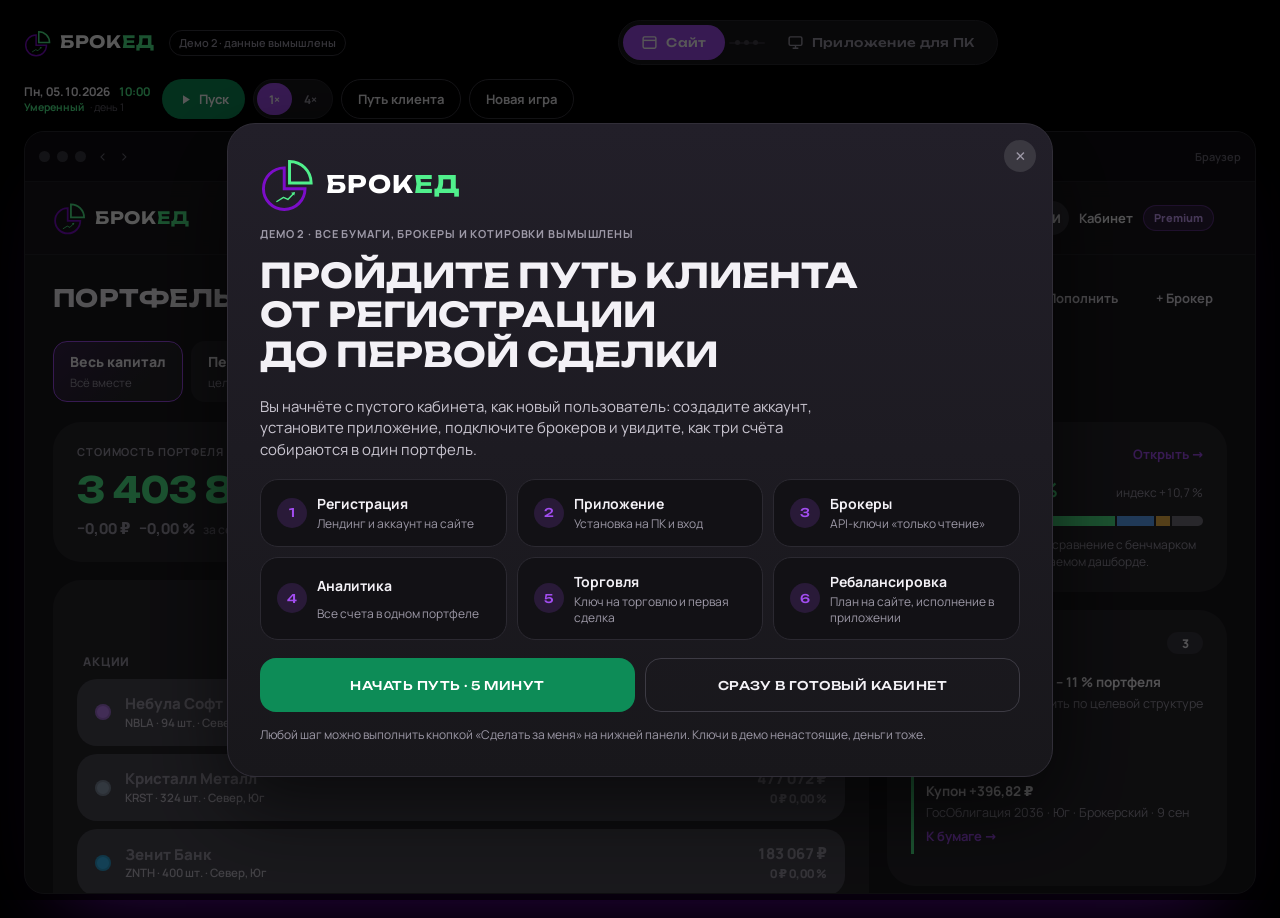
==== demo/index.html @ 246958b6 "Лендинг на главной, демо в папке demo Лендинг перенесён с broked.s.gy, на нём кнопка «Попробовать де" ====
<!doctype html>
<html lang="ru">
<head>
<meta charset="utf-8">
<meta name="viewport" content="width=device-width,initial-scale=1,viewport-fit=cover">
<title>БрокЕд Демо 2: путь клиента</title>
<meta name="description" content="Интерактивная демонстрация БрокЕд: путь клиента от регистрации до первой сделки, сайт с аналитикой портфеля и приложение для ПК для торговли у нескольких брокеров. Все данные вымышлены.">
<link rel="stylesheet" href="fonts.css">
<link rel="stylesheet" href="app.css">
<link rel="stylesheet" href="journey.css">
</head>
<body>
<div id="app"></div>
<script src="sim.js"></script>
<script src="ui.js"></script>
<script src="web.js"></script>
<script src="desk.js"></script>
<script src="main.js"></script>
</body>
</html>
---- demo/fonts.css ----
/* шрифты лежат рядом, чтобы демо выглядело одинаково и в артефакте, и при открытии HTML-файла */
/* cyrillic */
@font-face {
  font-family: 'JetBrains Mono';
  font-style: normal;
  font-weight: 400;
  font-display: swap;
  src: url(fonts/JetBrainsMono-cyrillic.woff2) format('woff2');
  unicode-range: U+0301, U+0400-045F, U+0490-0491, U+04B0-04B1, U+2116;
}
/* latin */
@font-face {
  font-family: 'JetBrains Mono';
  font-style: normal;
  font-weight: 400;
  font-display: swap;
  src: url(fonts/JetBrainsMono-latin.woff2) format('woff2');
  unicode-range: U+0000-00FF, U+0131, U+0152-0153, U+02BB-02BC, U+02C6, U+02DA, U+02DC, U+0304, U+0308, U+0329, U+2000-206F, U+20AC, U+2122, U+2191, U+2193, U+2212, U+2215, U+FEFF, U+FFFD;
}
/* cyrillic */
@font-face {
  font-family: 'JetBrains Mono';
  font-style: normal;
  font-weight: 600;
  font-display: swap;
  src: url(fonts/JetBrainsMono-cyrillic.woff2) format('woff2');
  unicode-range: U+0301, U+0400-045F, U+0490-0491, U+04B0-04B1, U+2116;
}
/* latin */
@font-face {
  font-family: 'JetBrains Mono';
  font-style: normal;
  font-weight: 600;
  font-display: swap;
  src: url(fonts/JetBrainsMono-latin.woff2) format('woff2');
  unicode-range: U+0000-00FF, U+0131, U+0152-0153, U+02BB-02BC, U+02C6, U+02DA, U+02DC, U+0304, U+0308, U+0329, U+2000-206F, U+20AC, U+2122, U+2191, U+2193, U+2212, U+2215, U+FEFF, U+FFFD;
}
/* cyrillic */
@font-face {
  font-family: 'Manrope';
  font-style: normal;
  font-weight: 400;
  font-display: swap;
  src: url(fonts/Manrope-cyrillic.woff2) format('woff2');
  unicode-range: U+0301, U+0400-045F, U+0490-0491, U+04B0-04B1, U+2116;
}
/* latin */
@font-face {
  font-family: 'Manrope';
  font-style: normal;
  font-weight: 400;
  font-display: swap;
  src: url(fonts/Manrope-latin.woff2) format('woff2');
  unicode-range: U+0000-00FF, U+0131, U+0152-0153, U+02BB-02BC, U+02C6, U+02DA, U+02DC, U+0304, U+0308, U+0329, U+2000-206F, U+20AC, U+2122, U+2191, U+2193, U+2212, U+2215, U+FEFF, U+FFFD;
}
/* cyrillic */
@font-face {
  font-family: 'Manrope';
  font-style: normal;
  font-weight: 500;
  font-display: swap;
  src: url(fonts/Manrope-cyrillic.woff2) format('woff2');
  unicode-range: U+0301, U+0400-045F, U+0490-0491, U+04B0-04B1, U+2116;
}
/* latin */
@font-face {
  font-family: 'Manrope';
  font-style: normal;
  font-weight: 500;
  font-display: swap;
  src: url(fonts/Manrope-latin.woff2) format('woff2');
  unicode-range: U+0000-00FF, U+0131, U+0152-0153, U+02BB-02BC, U+02C6, U+02DA, U+02DC, U+0304, U+0308, U+0329, U+2000-206F, U+20AC, U+2122, U+2191, U+2193, U+2212, U+2215, U+FEFF, U+FFFD;
}
/* cyrillic */
@font-face {
  font-family: 'Manrope';
  font-style: normal;
  font-weight: 600;
  font-display: swap;
  src: url(fonts/Manrope-cyrillic.woff2) format('woff2');
  unicode-range: U+0301, U+0400-045F, U+0490-0491, U+04B0-04B1, U+2116;
}
/* latin */
@font-face {
  font-family: 'Manrope';
  font-style: normal;
  font-weight: 600;
  font-display: swap;
  src: url(fonts/Manrope-latin.woff2) format('woff2');
  unicode-range: U+0000-00FF, U+0131, U+0152-0153, U+02BB-02BC, U+02C6, U+02DA, U+02DC, U+0304, U+0308, U+0329, U+2000-206F, U+20AC, U+2122, U+2191, U+2193, U+2212, U+2215, U+FEFF, U+FFFD;
}
/* cyrillic */
@font-face {
  font-family: 'Manrope';
  font-style: normal;
  font-weight: 700;
  font-display: swap;
  src: url(fonts/Manrope-cyrillic.woff2) format('woff2');
  unicode-range: U+0301, U+0400-045F, U+0490-0491, U+04B0-04B1, U+2116;
}
/* latin */
@font-face {
  font-family: 'Manrope';
  font-style: normal;
  font-weight: 700;
  font-display: swap;
  src: url(fonts/Manrope-latin.woff2) format('woff2');
  unicode-range: U+0000-00FF, U+0131, U+0152-0153, U+02BB-02BC, U+02C6, U+02DA, U+02DC, U+0304, U+0308, U+0329, U+2000-206F, U+20AC, U+2122, U+2191, U+2193, U+2212, U+2215, U+FEFF, U+FFFD;
}
/* cyrillic */
@font-face {
  font-family: 'Manrope';
  font-style: normal;
  font-weight: 800;
  font-display: swap;
  src: url(fonts/Manrope-cyrillic.woff2) format('woff2');
  unicode-range: U+0301, U+0400-045F, U+0490-0491, U+04B0-04B1, U+2116;
}
/* latin */
@font-face {
  font-family: 'Manrope';
  font-style: normal;
  font-weight: 800;
  font-display: swap;
  src: url(fonts/Manrope-latin.woff2) format('woff2');
  unicode-range: U+0000-00FF, U+0131, U+0152-0153, U+02BB-02BC, U+02C6, U+02DA, U+02DC, U+0304, U+0308, U+0329, U+2000-206F, U+20AC, U+2122, U+2191, U+2193, U+2212, U+2215, U+FEFF, U+FFFD;
}
/* cyrillic */
@font-face {
  font-family: 'Unbounded';
  font-style: normal;
  font-weight: 500;
  font-display: swap;
  src: url(fonts/Unbounded-cyrillic.woff2) format('woff2');
  unicode-range: U+0301, U+0400-045F, U+0490-0491, U+04B0-04B1, U+2116;
}
/* latin */
@font-face {
  font-family: 'Unbounded';
  font-style: normal;
  font-weight: 500;
  font-display: swap;
  src: url(fonts/Unbounded-latin.woff2) format('woff2');
  unicode-range: U+0000-00FF, U+0131, U+0152-0153, U+02BB-02BC, U+02C6, U+02DA, U+02DC, U+0304, U+0308, U+0329, U+2000-206F, U+20AC, U+2122, U+2191, U+2193, U+2212, U+2215, U+FEFF, U+FFFD;
}
/* cyrillic */
@font-face {
  font-family: 'Unbounded';
  font-style: normal;
  font-weight: 700;
  font-display: swap;
  src: url(fonts/Unbounded-cyrillic.woff2) format('woff2');
  unicode-range: U+0301, U+0400-045F, U+0490-0491, U+04B0-04B1, U+2116;
}
/* latin */
@font-face {
  font-family: 'Unbounded';
  font-style: normal;
  font-weight: 700;
  font-display: swap;
  src: url(fonts/Unbounded-latin.woff2) format('woff2');
  unicode-range: U+0000-00FF, U+0131, U+0152-0153, U+02BB-02BC, U+02C6, U+02DA, U+02DC, U+0304, U+0308, U+0329, U+2000-206F, U+20AC, U+2122, U+2191, U+2193, U+2212, U+2215, U+FEFF, U+FFFD;
}
---- demo/app.css ----
/* Layout: чёрная сцена; сверху панель демо с переключателем; ниже одно из двух «окон» –
   браузер с сайтом (мягкие панели, крупные скругления) или окно приложения (плотный терминал). */
:root {
  --bg: #000000;
  --site: #19181C;  --card: #27262B;  --card-2: #313036;  --line: #3A3840;
  --term: #0B0A0E;  --pane: #121116;  --pane-2: #1A1920;  --tline: #25232C;
  --text: #F3F1F6;  --muted: #9D99A7;  --faint: #6C6875;
  --purple: #7C0DC9; --violet: #A24DF0; --violet-soft: rgba(162, 77, 240, .16);
  --green: #50F08C; --green-btn: #0D8C57; --green-soft: rgba(80, 240, 140, .12);
  --red: #FF5A6E; --red-soft: rgba(255, 90, 110, .13); --amber: #F7B84B; --blue: #5EA8FF;
  --f-display: 'Unbounded', 'Manrope', system-ui, sans-serif;
  --f-body: 'Manrope', system-ui, -apple-system, 'Segoe UI', Roboto, sans-serif;
  --f-mono: 'JetBrains Mono', ui-monospace, SFMono-Regular, Menlo, Consolas, monospace;
  --r-card: 28px; --r-btn: 16px;
  --frame-h: clamp(660px, calc(100vh - 96px), 1000px);
  color-scheme: dark;
}
[hidden] { display: none !important; }
html, body { background: var(--bg); color: var(--text); height: auto; }
body { font-family: var(--f-body); font-size: 14px; line-height: 1.45; -webkit-font-smoothing: antialiased; }
button, input, select { font: inherit; color: inherit; }
button { cursor: pointer; background: none; border: 0; padding: 0; }
button:disabled { cursor: not-allowed; opacity: .45; }
:focus-visible { outline: 2px solid var(--green); outline-offset: 2px; }
h1, h2, h3, h4 { margin: 0; text-wrap: balance; }
p { margin: 0; }
.num { font-variant-numeric: tabular-nums; }
.up { color: var(--green); } .down { color: var(--red); } .flat { color: var(--muted); } .warn { color: var(--amber); }
.muted { color: var(--muted); } .small { font-size: 12px; } .center { text-align: center; }
.eyebrow { display: block; font-size: 11px; font-weight: 700; letter-spacing: .08em; text-transform: uppercase; color: var(--muted); }
.empty { color: var(--muted); padding: 18px 4px; text-align: center; }
.link { color: var(--violet); font-weight: 700; font-size: 13px; }
.link:hover { color: #C18BFF; }
.sr-only { position: absolute; width: 1px; height: 1px; overflow: hidden; clip: rect(0 0 0 0); }
.wordmark { font-family: var(--f-display); font-weight: 700; letter-spacing: .04em; font-size: 17px; color: #fff; }
.wordmark b { color: var(--green); font-weight: 700; }
#app { padding-inline: 16px; padding-block: 0 16px; max-width: 1560px; margin: 0 auto; }

/* ---------- панель демо ---------- */
.demo-bar { display: flex; align-items: center; gap: 14px; flex-wrap: wrap; padding-block: 12px; position: sticky; top: env(safe-area-inset-top, 0px); z-index: 30; background: var(--bg); }
.db-brand { display: flex; align-items: center; gap: 8px; }
.db-demo { margin-left: 6px; font-size: 11px; font-weight: 700; padding: 4px 9px; border-radius: 99px; color: var(--amber); background: rgba(247, 184, 75, .12); border: 1px solid rgba(247, 184, 75, .35); white-space: nowrap; }
.db-switch { display: flex; align-items: center; gap: 0; margin-inline: auto; background: #141317; border: 1px solid #2B2931; border-radius: 99px; padding: 4px; }
.db-switch > button { display: flex; align-items: center; gap: 8px; padding: 9px 18px; border-radius: 99px; font-family: var(--f-display); font-size: 12px; font-weight: 500; letter-spacing: .03em; color: var(--muted); position: relative; transition: background .2s, color .2s; }
.db-switch > button svg { width: 17px; height: 17px; }
.db-switch > button.on { background: var(--violet); color: #fff; }
.db-switch > button:not(.on):hover { color: #fff; }
.db-switch em { position: absolute; top: -4px; right: -2px; min-width: 18px; height: 18px; border-radius: 9px; background: var(--green); color: #052; font: 700 11px/18px var(--f-body); text-align: center; padding: 0 5px; }
.sync-link { display: flex; gap: 4px; padding: 0 10px; }
.sync-link i { width: 5px; height: 5px; border-radius: 50%; background: #3B3942; }
.sync-link.pulse i { animation: syncdot .9s ease-out; }
.sync-link.pulse i:nth-child(2) { animation-delay: .12s; } .sync-link.pulse i:nth-child(3) { animation-delay: .24s; }
@keyframes syncdot { 0% { background: #3B3942; transform: scale(1); } 40% { background: var(--green); transform: scale(1.7); } 100% { background: #3B3942; transform: scale(1); } }
.db-ctl { display: flex; align-items: center; gap: 8px; flex-wrap: wrap; }
.db-clock { display: grid; grid-template-columns: auto auto; column-gap: 8px; align-items: baseline; font-size: 12px; padding-right: 4px; }
.db-clock b { font-weight: 700; } .db-clock span { color: var(--green); font-family: var(--f-mono); font-weight: 600; }
.db-clock small { grid-column: 1 / -1; color: var(--faint); font-size: 10.5px; display: flex; align-items: center; gap: 6px; }
.db-clock small i { display: block; height: 3px; background: var(--violet); border-radius: 2px; max-width: 70px; flex: none; }
.db-btn { display: inline-flex; align-items: center; gap: 6px; height: 34px; padding: 0 13px; border-radius: 10px; background: var(--green-btn); color: #fff; font-weight: 700; font-size: 12.5px; }
.db-btn svg { width: 15px; height: 15px; }
.db-btn.ghost { background: #1A191E; border: 1px solid #2D2B33; color: var(--text); }
.db-btn.ghost:hover { border-color: var(--violet); }
.db-speed { display: inline-flex; background: #1A191E; border: 1px solid #2D2B33; border-radius: 10px; padding: 3px; }
.db-speed button { height: 26px; padding: 0 9px; border-radius: 7px; font-weight: 700; font-size: 12px; color: var(--muted); }
.db-speed button.on { background: #34323A; color: #fff; }

/* ---------- сцена и окна ---------- */
.stage { position: relative; }
.stage.flip > section:not([hidden]) { animation: flipin .32s cubic-bezier(.2, .8, .2, 1); }
@keyframes flipin { from { opacity: 0; transform: translateY(8px) scale(.995); } to { opacity: 1; transform: none; } }
.browser, .appwin { position: relative; height: var(--frame-h); display: flex; flex-direction: column; overflow: hidden; }

/* браузер */
.browser { border-radius: 16px; border: 1px solid #2A2930; background: var(--site); box-shadow: 0 30px 80px -40px rgba(124, 13, 201, .5); }
.br-bar { display: flex; align-items: center; gap: 12px; padding: 9px 14px; background: #0F0E12; border-bottom: 1px solid #222027; flex: none; }
.br-dots, .aw-dots { display: flex; gap: 7px; }
.br-dots i, .aw-dots i { width: 11px; height: 11px; border-radius: 50%; background: #3A3841; }
.br-nav { color: var(--faint); font-size: 16px; letter-spacing: 4px; }
.br-url { flex: 1; max-width: 520px; margin-inline: auto; display: flex; align-items: center; gap: 8px; background: #1C1B20; border-radius: 9px; padding: 6px 12px; font-size: 13px; color: var(--muted); min-width: 0; }
.br-url svg { color: var(--green); flex: none; }
.br-url span { white-space: nowrap; overflow: hidden; text-overflow: ellipsis; } .br-url b { color: var(--text); font-weight: 600; }
.br-kind, .aw-kind { font-size: 11px; color: var(--faint); font-weight: 600; }
.site { flex: 1; overflow: auto; position: relative; }
.site-head { position: sticky; top: 0; z-index: 5; display: flex; align-items: center; gap: 18px; padding: 14px 28px; background: rgba(25, 24, 28, .92); backdrop-filter: blur(8px); border-bottom: 1px solid #25242A; }
.site-logo { display: flex; align-items: center; gap: 8px; text-decoration: none; }
.site-nav { display: flex; gap: 4px; margin-inline: auto; flex-wrap: wrap; }
.site-nav button { font-family: var(--f-display); font-size: 12.5px; font-weight: 500; text-transform: uppercase; letter-spacing: .04em; padding: 9px 16px; border-radius: 99px; color: #D9D6DE; }
.site-nav button:hover { color: #fff; background: #26252A; }
.site-nav button.on { background: #45434B; color: #fff; }
.site-user { display: flex; align-items: center; gap: 10px; }
.plan-badge { font-size: 11px; font-weight: 800; padding: 4px 10px; border-radius: 99px; background: var(--violet-soft); color: #CDA3FF; border: 1px solid rgba(162, 77, 240, .4); }
.avatar { width: 34px; height: 34px; border-radius: 50%; display: grid; place-items: center; background: #36343C; font-weight: 800; font-size: 12px; }
.site-view { padding: 22px 28px 40px; max-width: 1240px; margin: 0 auto; display: flex; flex-direction: column; gap: 18px; }

/* общие элементы сайта */
.btn-g { display: inline-flex; align-items: center; justify-content: center; gap: 8px; min-height: 46px; padding: 0 24px; border-radius: var(--r-btn); background: var(--green-btn); color: #fff; font-family: var(--f-display); font-size: 12px; font-weight: 500; text-transform: uppercase; letter-spacing: .04em; transition: background .15s, transform .15s; }
.btn-g:hover:not(:disabled) { background: #10A566; }
.btn-g:active:not(:disabled) { transform: translateY(1px); }
.btn-g.ghost { background: transparent; border: 1.5px solid #3D3B44; color: var(--text); }
.btn-g.ghost:hover:not(:disabled) { border-color: var(--green); background: transparent; }
.btn-g.big { min-height: 54px; padding: 0 28px; }
.btn-g.sm { min-height: 36px; padding: 0 16px; font-size: 11px; }
.btn-g.wide { width: 100%; }
.card { background: var(--card); border-radius: var(--r-card); padding: 22px 24px; min-width: 0; }
.card.flush { padding: 6px 0; overflow: hidden; }
.card-head { display: flex; align-items: center; gap: 12px; justify-content: space-between; margin-bottom: 14px; flex-wrap: wrap; }
.card-head.center { justify-content: center; }
.card-head h2, .page-head h2 { font-family: var(--f-display); font-size: 14px; font-weight: 500; text-transform: uppercase; letter-spacing: .04em; }
.count { min-width: 22px; height: 22px; padding: 0 7px; border-radius: 11px; background: #3A3840; font-size: 12px; font-weight: 800; display: grid; place-items: center; }
.seg { display: inline-flex; gap: 2px; background: #1E1D22; border-radius: 99px; padding: 3px; flex-wrap: wrap; }
.seg button { padding: 7px 14px; border-radius: 99px; font-size: 12.5px; font-weight: 700; color: var(--muted); }
.seg button:hover { color: #fff; }
.seg button.on { background: var(--violet); color: #fff; }
.seg.pills { background: transparent; gap: 6px; }
.seg.pills button { text-transform: uppercase; letter-spacing: .04em; font-size: 12px; }
.seg.small button { padding: 5px 11px; font-size: 11.5px; }
.page-head { display: flex; align-items: flex-end; justify-content: space-between; gap: 16px; flex-wrap: wrap; }
.page-head h1 { font-family: var(--f-display); font-weight: 700; font-size: clamp(22px, 2.6vw, 30px); text-transform: uppercase; letter-spacing: .02em; margin-top: 4px; }
.lead { color: #C9C5D0; max-width: 68ch; margin-top: 8px; font-size: 15px; }

/* портфель */
.w-top { display: flex; align-items: center; justify-content: space-between; gap: 16px; flex-wrap: wrap; }
.w-actions { display: flex; gap: 10px; flex-wrap: wrap; }
.w-pf-name { text-align: right; } .w-pf-name b { font-family: var(--f-display); font-size: 15px; font-weight: 500; }
.w-filters { display: flex; flex-direction: column; gap: 8px; }
.frow { display: flex; align-items: center; gap: 6px 10px; flex-wrap: wrap; }
.flabel { font-size: 11px; font-weight: 700; text-transform: uppercase; letter-spacing: .07em; color: var(--faint); width: 140px; flex: none; }
.fgroup { display: inline-flex; align-items: center; gap: 4px; padding: 3px; border-radius: 99px; background: #201F24; }
.fchip { padding: 6px 12px; border-radius: 99px; font-size: 12.5px; font-weight: 600; color: var(--muted); border: 1px solid transparent; white-space: nowrap; }
.fchip:hover { color: #fff; }
.fchip.on { background: #3A3841; color: #fff; }
.fchip.broker { font-weight: 800; color: var(--c); }
.fchip.broker::before { content: ''; display: inline-block; width: 8px; height: 8px; border-radius: 50%; background: var(--c); margin-right: 6px; }
.fchip.cls { background: #201F24; }
.fchip.cls.on { background: color-mix(in srgb, var(--c) 22%, #201F24); border-color: color-mix(in srgb, var(--c) 55%, transparent); color: #fff; }
.fchip.nosync { color: var(--faint); text-decoration: line-through; text-decoration-color: rgba(255, 255, 255, .25); }
.freset { font-size: 12px; font-weight: 700; color: var(--violet); padding: 6px 8px; }
.w-grid { display: grid; grid-template-columns: minmax(0, 1fr) 340px; gap: 18px; align-items: start; }
.w-main, .w-side { display: flex; flex-direction: column; gap: 18px; min-width: 0; }
.stats { display: grid; grid-template-columns: minmax(220px, auto) 1fr; gap: 20px 32px; align-items: center; }
.st-value { font-family: var(--f-display); font-weight: 700; font-size: clamp(26px, 3vw, 36px); color: var(--green); margin-top: 4px; letter-spacing: -.01em; white-space: nowrap; }
.st-chg { font-weight: 800; font-size: 15px; margin-top: 2px; } .st-chg span { margin-left: 6px; } .st-chg em { font-style: normal; font-weight: 600; color: var(--faint); font-size: 12px; margin-left: 4px; }
.st-chg.flat { color: var(--muted); }
.st-grid { display: grid; grid-template-columns: repeat(3, minmax(0, 1fr)); gap: 14px 18px; }
.st { display: flex; flex-direction: column; gap: 2px; min-width: 0; }
.st span { font-size: 11.5px; color: var(--muted); font-weight: 600; }
.st b { font-size: 16px; font-weight: 800; white-space: nowrap; }
.st small { color: var(--faint); font-size: 11.5px; }
.legend { display: flex; gap: 16px; flex-wrap: wrap; align-items: center; font-size: 12px; color: #CFCBD6; margin: -4px 0 8px; }
.legend span { display: inline-flex; align-items: center; gap: 6px; }
.legend i { display: inline-block; width: 16px; height: 3px; border-radius: 2px; }
.legend .leg-note { color: var(--faint); margin-left: auto; }
.chart-wrap { position: relative; height: 270px; background: #1D1C21; border-radius: 16px; padding: 6px; }
.chart-wrap.small { height: 220px; }
.chart-wrap canvas { width: 100%; height: 100%; display: block; }
.chart-tip { position: absolute; pointer-events: none; background: #0F0E12; border: 1px solid #36343C; border-radius: 10px; padding: 8px 10px; font-size: 12px; min-width: 170px; box-shadow: 0 8px 24px rgba(0, 0, 0, .5); }
.chart-tip div { display: flex; align-items: center; gap: 6px; } .chart-tip i { width: 8px; height: 8px; border-radius: 50%; }
.chart-tip b { margin-left: auto; padding-left: 12px; font-variant-numeric: tabular-nums; }
.tip-date { color: var(--muted); margin-bottom: 4px; font-weight: 700; }
.periods { display: grid; grid-template-columns: repeat(4, 1fr); gap: 6px; margin-top: 12px; }
.periods button { display: flex; flex-direction: column; align-items: center; gap: 2px; padding: 8px 6px; border-radius: 12px; font-size: 11.5px; font-weight: 700; text-transform: uppercase; letter-spacing: .04em; color: var(--muted); }
.periods button b { font-size: 13px; letter-spacing: 0; }
.periods button.on { background: var(--purple); color: #fff; }
.periods button.on b { color: #fff; }
.pgroup + .pgroup { margin-top: 18px; }
.pgroup-h { display: flex; justify-content: space-between; align-items: baseline; padding: 0 6px 8px; font-size: 12px; font-weight: 800; text-transform: uppercase; letter-spacing: .07em; color: var(--muted); }
.pgroup-h b { color: #CFCBD6; letter-spacing: 0; }
.pcard { width: 100%; display: flex; align-items: center; gap: 14px; text-align: left; padding: 14px 18px; border-radius: 20px; background: #4A4953; margin-bottom: 8px; transition: transform .15s, filter .15s; }
.pcard:hover { transform: translateX(2px); filter: brightness(1.08); }
.pcard.up { background: linear-gradient(90deg, #4C4B55 0%, #23472F 100%); }
.pcard.down { background: linear-gradient(90deg, #4C4B55 0%, #532228 100%); }
.pdot { width: 16px; height: 16px; border-radius: 50%; flex: none; box-shadow: inset 0 0 0 2px rgba(0, 0, 0, .15); }
.pdot.big { width: 28px; height: 28px; }
.pname { flex: 1; min-width: 0; display: flex; flex-direction: column; }
.pname b { font-weight: 800; font-size: 15px; white-space: nowrap; overflow: hidden; text-overflow: ellipsis; }
.pname small { font-size: 11.5px; color: #C2BECA; font-weight: 600; white-space: nowrap; overflow: hidden; text-overflow: ellipsis; }
.pval { display: flex; flex-direction: column; align-items: flex-end; flex: none; }
.pval b { font-weight: 800; font-size: 15px; } .pval small { font-weight: 800; font-size: 12px; }
.pval small.up { color: #52FF8F; } .pval small.down { color: #FF4D63; }
.struct { display: flex; flex-direction: column; align-items: center; gap: 14px; margin-top: 12px; }
.donut { width: 200px; max-width: 100%; height: auto; }
.donut-big { fill: var(--text); font: 700 20px var(--f-display); }
.donut-small { fill: var(--muted); font: 600 11px var(--f-body); }
.slist { list-style: none; margin: 0; padding: 0; width: 100%; display: flex; flex-direction: column; gap: 6px; }
.slist li { display: flex; align-items: center; gap: 8px; font-size: 13px; }
.slist i, .bdot { width: 10px; height: 10px; border-radius: 3px; flex: none; display: inline-block; }
.bdot { border-radius: 50%; margin-right: 8px; vertical-align: -1px; }
.slist span { flex: 1; min-width: 0; overflow: hidden; text-overflow: ellipsis; white-space: nowrap; color: #D7D3DD; }
.slist b { font-weight: 800; }
.hint { border-left: 3px solid var(--blue); padding: 8px 0 8px 12px; margin-bottom: 10px; }
.hint.warn { border-color: var(--amber); } .hint.good { border-color: var(--green); } .hint.bad { border-color: var(--red); }
.hint b { font-size: 13.5px; } .hint p { color: var(--muted); font-size: 12.5px; margin: 2px 0 4px; }
.feed, .news { list-style: none; margin: 0; padding: 0; }
.feed li { display: grid; grid-template-columns: 52px minmax(0, 1fr) auto; gap: 10px; padding: 9px 0; border-top: 1px solid #333138; align-items: center; font-size: 12.5px; }
.feed li:first-child { border-top: 0; }
.feed li.fresh { animation: fresh 2.4s ease-out; border-radius: 10px; }
@keyframes fresh { 0%, 30% { background: rgba(80, 240, 140, .18); } 100% { background: transparent; } }
.fd { color: var(--faint); font-size: 11px; line-height: 1.3; font-variant-numeric: tabular-nums; }
.ft { display: flex; flex-direction: column; min-width: 0; } .ft b { font-weight: 700; overflow: hidden; text-overflow: ellipsis; white-space: nowrap; }
.ft small { color: var(--muted); font-size: 11px; }
.fa { font-weight: 800; white-space: nowrap; text-align: right; font-size: 12px; }
.src { font-size: 10px; font-weight: 800; text-transform: uppercase; letter-spacing: .05em; padding: 1px 6px; border-radius: 6px; background: #3A3840; color: var(--muted); margin-left: 4px; }
.src.app { background: var(--violet-soft); color: #D3AEFF; }
.news li { display: flex; gap: 12px; align-items: baseline; padding: 8px 0; border-top: 1px solid #333138; font-size: 13px; }
.news li:first-child { border-top: 0; }
.news li.up::before, .news li.down::before { content: '▲'; color: var(--green); font-size: 9px; }
.news li.down::before { content: '▼'; color: var(--red); }
.news .fd { white-space: nowrap; min-width: 82px; }

/* рынки */
.search input { width: 260px; max-width: 100%; height: 42px; border-radius: 12px; border: 1px solid #3A3840; background: #201F24; padding: 0 14px; }
.table-scroll { overflow-x: auto; }
.mk-table { width: 100%; border-collapse: collapse; font-size: 13.5px; }
.mk-table th { text-align: left; font-size: 11px; text-transform: uppercase; letter-spacing: .06em; color: var(--faint); font-weight: 700; padding: 12px 18px; }
.mk-table td { padding: 10px 18px; border-top: 1px solid #333138; }
.mk-table tbody tr { cursor: pointer; } .mk-table tbody tr:hover { background: #2E2D33; }
.r { text-align: right; } .c { text-align: center; }
.mk-name { display: flex; align-items: center; gap: 12px; } .mk-name span { display: flex; flex-direction: column; } .mk-name b { font-weight: 800; } .mk-name small { color: var(--muted); font-size: 11.5px; }
.mk-table .num { font-weight: 700; }
.spark { display: inline-block; vertical-align: middle; }

/* ребалансировка */
.reb-grid { display: grid; grid-template-columns: minmax(0, 1.15fr) minmax(0, 1fr); gap: 18px; align-items: start; }
.tg-table, .ba-table, .plan-table { width: 100%; border-collapse: collapse; font-size: 13.5px; }
.tg-table th, .ba-table th, .plan-table th { font-size: 11px; text-transform: uppercase; letter-spacing: .06em; color: var(--faint); font-weight: 700; padding: 6px 8px; text-align: left; }
.tg-table td, .ba-table td, .plan-table td { padding: 9px 8px; border-top: 1px solid #333138; }
.tg-table .r, .ba-table .r, .plan-table .r { text-align: right; } .tg-table .c { text-align: center; }
.stepper { display: inline-flex; align-items: center; background: #1E1D22; border-radius: 10px; border: 1px solid #38363E; }
.stepper button { width: 30px; height: 32px; font-size: 16px; font-weight: 700; color: var(--muted); }
.stepper button:hover { color: #fff; }
.stepper input { width: 48px; height: 32px; text-align: center; background: transparent; border: 0; font-weight: 800; -moz-appearance: textfield; }
.stepper input::-webkit-outer-spin-button, .stepper input::-webkit-inner-spin-button { -webkit-appearance: none; margin: 0; }
.tg-foot { display: flex; justify-content: space-between; align-items: center; gap: 10px; flex-wrap: wrap; margin: 14px 0 10px; font-size: 13px; font-weight: 700; }
.ok { color: var(--green); } .err-t { color: var(--red); }
#reb-calc { margin-top: 12px; }
.ba { display: flex; align-items: center; justify-content: space-around; gap: 8px; text-align: center; }
.ba .donut { width: 150px; } .ba.single .donut { width: 180px; }
.ba-arrow { font-size: 26px; color: var(--violet); }
.ba-table { margin-top: 12px; }
.ba-note { margin-top: 12px; font-size: 13px; color: #CFCBD6; } .ba-note b { color: var(--green); }
.tag { display: inline-block; font-size: 11px; font-weight: 800; text-transform: uppercase; padding: 3px 8px; border-radius: 7px; }
.tag.buy { background: var(--green-soft); color: var(--green); } .tag.sell { background: var(--red-soft); color: var(--red); }
.plan-foot { display: flex; align-items: center; gap: 18px; flex-wrap: wrap; margin-top: 16px; font-size: 13px; color: var(--muted); }
.plan-foot b { color: var(--text); } .plan-foot .btn-g { margin-left: auto; }
.disclaimer { margin-top: 12px; font-size: 11.5px; color: var(--faint); }

/* тарифы */
.tariffs { display: grid; grid-template-columns: repeat(3, minmax(0, 1fr)); gap: 18px; }
.tariff { position: relative; display: flex; flex-direction: column; gap: 14px; }
.tariff h2 { font-family: var(--f-display); font-size: 20px; font-weight: 700; }
.tariff.hot { background: linear-gradient(160deg, #3A1D57 0%, var(--card) 60%); box-shadow: inset 0 0 0 1.5px rgba(162, 77, 240, .6); }
.tag-hot { position: absolute; top: 18px; right: 18px; font-size: 11px; font-weight: 800; background: var(--green); color: #052; padding: 3px 9px; border-radius: 99px; }
.price b { font-family: var(--f-display); font-size: 30px; }
.price { color: var(--muted); }
.tariff ul { list-style: none; padding: 0; margin: 0; display: flex; flex-direction: column; gap: 8px; flex: 1; font-size: 13.5px; }
.tariff li { padding-left: 22px; position: relative; } .tariff li::before { position: absolute; left: 0; font-weight: 800; }
.tariff li.yes::before { content: '✓'; color: var(--green); } .tariff li.no { color: var(--faint); } .tariff li.no::before { content: '–'; }

/* ---------- модальные окна ---------- */
.modal-wrap { position: fixed; inset: 0; z-index: 60; background: rgba(0, 0, 0, .66); display: grid; place-items: center; padding: 16px; animation: fadein .2s; }
.browser > .modal-wrap, .appwin > .modal-wrap { position: absolute; z-index: 20; }
@keyframes fadein { from { opacity: 0; } }
.modal { position: relative; width: min(460px, 100%); max-height: calc(100% - 8px); overflow: auto; background: var(--card); border-radius: 24px; padding: 26px; display: flex; flex-direction: column; gap: 14px; box-shadow: 0 30px 80px rgba(0, 0, 0, .6); }
.modal-wrap.wide .modal { width: min(780px, 100%); }
.modal-x { position: absolute; top: 14px; right: 16px; width: 32px; height: 32px; border-radius: 50%; font-size: 22px; color: var(--muted); background: #35333B; line-height: 1; }
.modal-x:hover { color: #fff; }
.modal h3 { font-family: var(--f-display); font-size: 17px; font-weight: 500; padding-right: 36px; }
.fld { display: flex; flex-direction: column; gap: 6px; font-size: 12px; font-weight: 700; color: var(--muted); }
.fld select, .fld input { height: 44px; border-radius: 12px; border: 1px solid #3A3840; background: #1E1D22; padding: 0 12px; font-size: 14px; color: var(--text); }
.err { color: var(--red); font-size: 13px; font-weight: 600; }
.m-actions { display: flex; justify-content: flex-end; align-items: center; gap: 12px; flex-wrap: wrap; margin-top: 4px; }
.m-actions .muted { margin-right: auto; }
.am-head { display: flex; align-items: center; gap: 14px; flex-wrap: wrap; padding-right: 30px; }
.am-head > div:nth-child(2) { flex: 1; min-width: 160px; }
.am-price { display: flex; flex-direction: column; align-items: flex-end; } .am-price b { font-family: var(--f-display); font-size: 22px; } .am-price span { font-weight: 800; font-size: 13px; }
.am-metrics { display: grid; grid-template-columns: repeat(4, minmax(0, 1fr)); gap: 10px; }
.am-metrics div { background: #1E1D22; border-radius: 14px; padding: 10px 12px; display: flex; flex-direction: column; gap: 2px; min-width: 0; }
.am-metrics span { font-size: 11px; color: var(--muted); font-weight: 600; } .am-metrics b { font-size: 14px; overflow-wrap: anywhere; }
.am-cols { display: grid; grid-template-columns: 1fr 1fr; gap: 18px; }
.am-cols h4 { font-size: 12px; text-transform: uppercase; letter-spacing: .07em; color: var(--muted); margin-bottom: 6px; }
.am-row { display: flex; justify-content: space-between; gap: 10px; padding: 7px 0; border-top: 1px solid #35333A; font-size: 13px; }
.am-row.off { color: var(--faint); } .am-row b { font-weight: 700; text-align: right; }

/* стартовый экран */
.intro-wrap .modal { width: min(760px, 100%); background: linear-gradient(180deg, #221F29 0%, #18171B 100%); border: 1px solid #312E38; padding: 32px; }
.intro { display: flex; flex-direction: column; gap: 14px; }
.intro-logo { display: flex; align-items: center; gap: 10px; } .intro-logo .wordmark { font-size: 24px; }
.intro h2 { font-family: var(--f-display); font-weight: 700; font-size: clamp(22px, 3.4vw, 34px); line-height: 1.15; text-transform: uppercase; }
.intro-card { background: #121115; border: 1px solid #2B2931; border-radius: 22px; padding: 20px; display: flex; flex-direction: column; gap: 10px; }
.ic-top { display: flex; justify-content: space-between; gap: 16px; flex-wrap: wrap; margin-bottom: 4px; }
.ic-top h3 { font-family: var(--f-display); font-size: 22px; color: var(--violet); padding: 0; margin: 2px 0 4px; }
.ic-top p { color: var(--muted); font-size: 13px; max-width: 40ch; }
.ic-val { text-align: right; } .ic-val b { display: block; font-family: var(--f-display); font-size: 24px; color: var(--green); } .ic-val small { font-weight: 800; }
.ibar { display: flex; height: 12px; border-radius: 6px; overflow: hidden; gap: 2px; }
.ibar i { display: block; min-width: 3px; }
.ilegend { list-style: none; padding: 0; margin: 0 0 6px; display: flex; flex-wrap: wrap; gap: 4px 14px; font-size: 12px; color: #CFCBD6; }
.ilegend i { display: inline-block; width: 8px; height: 8px; border-radius: 2px; margin-right: 5px; }
.intro-card .link { align-self: flex-start; }
.intro-go { display: flex; gap: 10px; flex-wrap: wrap; } .intro-go .btn-g { flex: 1 1 240px; }

/* всплывашки */
.toasts { position: absolute; right: 16px; bottom: 16px; z-index: 15; display: flex; flex-direction: column; gap: 8px; align-items: flex-end; pointer-events: none; width: min(360px, calc(100% - 32px)); }
.toast { pointer-events: auto; background: #2E2C33; border: 1px solid #423F48; border-left: 4px solid var(--blue); border-radius: 14px; padding: 11px 14px; font-size: 13px; box-shadow: 0 12px 30px rgba(0, 0, 0, .5); animation: tin .3s cubic-bezier(.2, .8, .2, 1); width: 100%; }
.toast.good { border-left-color: var(--green); } .toast.bad { border-left-color: var(--red); } .toast.warn { border-left-color: var(--amber); }
.toast.sync { border-left-color: var(--violet); background: linear-gradient(90deg, #3A2152, #2E2C33 70%); }
.toast.out { opacity: 0; transform: translateX(16px); transition: .3s; }
@keyframes tin { from { opacity: 0; transform: translateY(10px); } }
.toasts.desk { bottom: 44px; } .toasts.desk .toast { background: #17161C; border-color: #2A2830; border-radius: 8px; font-size: 12.5px; }

/* ---------- приложение для ПК ---------- */
.appwin { border-radius: 12px; background: var(--term); border: 1px solid #2A2832; box-shadow: 0 30px 80px -40px rgba(80, 240, 140, .28); font-size: 12.5px; }
.appwin .num { font-family: var(--f-mono); }
.aw-title { display: flex; align-items: center; gap: 12px; padding: 8px 12px; background: #050407; border-bottom: 1px solid var(--tline); flex: none; }
.aw-name { display: flex; align-items: center; gap: 7px; font-weight: 800; font-size: 12.5px; }
.aw-lic { font-size: 10.5px; font-weight: 700; color: var(--faint); }
.aw-spacer { flex: 1; }
.aw-sync { display: flex; align-items: center; gap: 6px; font-size: 11px; color: var(--muted); font-weight: 600; }
.aw-sync i { width: 7px; height: 7px; border-radius: 50%; background: var(--green); box-shadow: 0 0 0 0 rgba(80, 240, 140, .6); }
.aw-sync.pulse i { animation: ping 1s ease-out; }
@keyframes ping { 0% { box-shadow: 0 0 0 0 rgba(80, 240, 140, .7); } 100% { box-shadow: 0 0 0 10px rgba(80, 240, 140, 0); } }
.aw-body { flex: 1; display: flex; min-height: 0; }
.aw-side { width: 52px; flex: none; display: flex; flex-direction: column; align-items: center; gap: 6px; padding: 10px 0; background: #070609; border-right: 1px solid var(--tline); position: relative; z-index: 4; }
.aw-side button { position: relative; width: 38px; height: 38px; display: grid; place-items: center; border-radius: 9px; color: var(--faint); }
.aw-side .tip { position: absolute; left: 46px; top: 50%; transform: translateY(-50%); white-space: nowrap; background: #24222B; color: var(--text); font-size: 11.5px; font-weight: 700; padding: 5px 9px; border-radius: 6px; pointer-events: none; opacity: 0; transition: opacity .15s; }
.aw-side button:hover .tip, .aw-side button:focus-visible .tip { opacity: 1; }
.aw-side svg { width: 20px; height: 20px; }
.aw-side button:hover { color: var(--text); background: #141318; }
.aw-side button.on { color: #fff; background: #1D1A26; }
.aw-side button.on::before { content: ''; position: absolute; left: -7px; top: 9px; bottom: 9px; width: 3px; border-radius: 2px; background: var(--green); }
.aw-side em { position: absolute; top: 1px; right: 1px; min-width: 16px; height: 16px; border-radius: 8px; background: var(--violet); color: #fff; font: 700 10px/16px var(--f-body); padding: 0 4px; }
.aw-main { flex: 1; min-width: 0; overflow: auto; position: relative; }
.aw-status { display: flex; gap: 18px; align-items: center; padding: 6px 12px; border-top: 1px solid var(--tline); background: #050407; color: var(--muted); font-size: 11px; flex: none; overflow: hidden; white-space: nowrap; }
.aw-status b { color: var(--text); font-weight: 600; }
.aw-status .sp { flex: 1; }
.dot { display: inline-block; width: 7px; height: 7px; border-radius: 50%; margin-right: 6px; } .dot.ok { background: var(--green); }

.pane { background: var(--pane); min-width: 0; min-height: 0; display: flex; flex-direction: column; }
.pane-h { display: flex; align-items: center; justify-content: space-between; gap: 8px; padding: 10px 12px; border-bottom: 1px solid var(--tline); font-size: 12px; font-weight: 700; color: var(--muted); flex: none; }
.seg.tiny { background: var(--term); border-radius: 7px; padding: 2px; }
.seg.tiny button { border-radius: 5px; padding: 4px 10px; font-size: 11.5px; text-transform: none; letter-spacing: 0; }
.seg.tiny button.on { background: #2A2832; }
.term { height: 100%; display: grid; grid-template-columns: minmax(0, 1fr) 316px; background: var(--term); }
.t-main { display: grid; grid-template-columns: minmax(0, 1fr); grid-template-rows: auto auto minmax(0, 1fr) 232px; min-width: 0; min-height: 0; }
.term.bt-closed .t-main { grid-template-rows: auto auto minmax(0, 1fr) 38px; }
.t-head { display: flex; align-items: center; gap: 14px; padding: 12px 16px 8px; flex-wrap: wrap; }
.t-sym { display: flex; align-items: center; gap: 8px; padding: 6px 10px 6px 8px; margin-left: -8px; border-radius: 8px; color: var(--text); }
.t-sym:hover { background: var(--pane-2); }
.t-sym b { font-size: 17px; font-weight: 800; letter-spacing: .01em; }
.t-sym span { color: var(--muted); font-size: 12.5px; font-weight: 600; }
.t-sym svg { color: var(--faint); }
.t-px { font-size: 20px; font-weight: 600; }
.t-chg { font-size: 12.5px; white-space: pre; }
.t-sp { flex: 1; }
.t-q { display: flex; align-items: center; gap: 6px; }
.q { display: flex; flex-direction: column; align-items: flex-start; gap: 1px; min-width: 112px; padding: 6px 14px; border-radius: 8px; transition: background .15s; }
.q small { font-size: 10.5px; font-weight: 700; letter-spacing: .04em; text-transform: uppercase; opacity: .85; }
.q b { font-size: 15px; font-weight: 600; }
.q.sell { background: rgba(255, 90, 110, .12); color: #FF8A98; } .q.sell:hover { background: rgba(255, 90, 110, .22); }
.q.buy { background: rgba(80, 240, 140, .12); color: #7BF5A8; } .q.buy:hover { background: rgba(80, 240, 140, .22); }
.t-spread { font-size: 10.5px; color: var(--faint); min-width: 26px; text-align: center; }
.t-tools { display: flex; align-items: center; gap: 4px; padding: 0 16px 6px; }
.t-tools .tf, .t-tools button { font-size: 11.5px; font-weight: 700; padding: 4px 9px; border-radius: 6px; color: var(--faint); }
.t-tools .tf { color: var(--text); background: var(--pane-2); }
.t-tools button:hover { color: var(--text); background: var(--pane-2); }
.t-tools button.on.ma20 { color: var(--violet); } .t-tools button.on.ma50 { color: var(--blue); }
.t-tools button.on::before { content: ''; display: inline-block; width: 10px; height: 2px; background: currentColor; vertical-align: middle; margin-right: 6px; border-radius: 1px; }
.t-meta { margin-left: auto; color: var(--faint); font-size: 11.5px; }
.t-chart { position: relative; min-height: 0; margin: 0 4px 0 8px; }
.t-chart canvas { position: absolute; inset: 0; width: 100%; height: 100%; cursor: crosshair; }
.t-bottom { display: flex; flex-direction: column; min-height: 0; border-top: 1px solid var(--tline); }
.tb-bar { display: flex; align-items: center; padding: 0 8px 0 10px; flex: none; height: 37px; }
.tb-tabs { display: flex; gap: 2px; flex: 1; overflow-x: auto; }
.tb-tabs button { height: 37px; padding: 0 10px; font-size: 12px; font-weight: 700; color: var(--faint); border-bottom: 2px solid transparent; white-space: nowrap; }
.tb-tabs button:hover { color: var(--text); }
.tb-tabs button.on { color: var(--text); border-bottom-color: var(--violet); }
.tb-tabs small { font-size: 10.5px; color: var(--muted); background: var(--pane-2); padding: 1px 6px; border-radius: 8px; margin-left: 3px; }
.tb-toggle { width: 30px; height: 30px; border-radius: 6px; display: grid; place-items: center; color: var(--faint); }
.tb-toggle:hover { color: var(--text); background: var(--pane-2); }
.term.bt-closed .bt-body { display: none; }
.t-side { display: flex; flex-direction: column; min-height: 0; background: var(--pane); border-left: 1px solid var(--tline); }
.ts-tabs { display: grid; grid-template-columns: repeat(3, 1fr); border-bottom: 1px solid var(--tline); flex: none; }
.ts-tabs button { height: 40px; font-size: 12px; font-weight: 700; color: var(--faint); border-bottom: 2px solid transparent; }
.ts-tabs button:hover { color: var(--text); }
.ts-tabs button.on { color: var(--text); border-bottom-color: var(--green); }
.ts-body { flex: 1; min-height: 0; overflow: auto; display: flex; flex-direction: column; }
.wl-top { padding: 10px 12px 4px; }
.wl-list { padding-bottom: 8px; }
.wl-g { padding: 12px 14px 4px; font-size: 10.5px; font-weight: 800; letter-spacing: .07em; text-transform: uppercase; color: var(--faint); }
.wl-row { width: 100%; display: grid; grid-template-columns: 10px minmax(0, 1fr) 8px auto 62px; align-items: center; gap: 8px; padding: 6px 14px; text-align: left; font-size: 12.5px; }
.wl-row .pdot { width: 8px; height: 8px; box-shadow: none; }
.wl-row b { font-weight: 700; }
.wl-row .num:last-child { text-align: right; font-size: 11.5px; }
.wl-row:hover { background: var(--pane-2); }
.wl-row.on { background: #1D1A26; }
.wl-mine { width: 5px; height: 5px; border-radius: 50%; background: var(--green); }
.bk-head { display: flex; justify-content: space-between; padding: 10px 14px 6px; font-size: 10.5px; font-weight: 700; text-transform: uppercase; letter-spacing: .06em; color: var(--faint); }
.book-body { display: flex; flex-direction: column; padding: 0 0 4px; }
.bk { position: relative; display: flex; justify-content: space-between; padding: 3px 14px; font-size: 12px; line-height: 16px; }
.bk:hover { background: var(--pane-2); }
.bk .bk-bar { position: absolute; right: 0; top: 1px; bottom: 1px; opacity: .14; border-radius: 2px 0 0 2px; }
.bk.ask .bk-bar { background: var(--red); } .bk.bid .bk-bar { background: var(--green); }
.bk.ask > span:nth-child(2) { color: #FF8A98; } .bk.bid > span:nth-child(2) { color: #7BF5A8; }
.bk span { position: relative; } .bk em { font-style: normal; color: var(--violet); }
.bk-mid { display: flex; justify-content: space-between; align-items: baseline; padding: 7px 14px; margin: 3px 0; border-block: 1px solid var(--tline); font-weight: 600; font-size: 14px; }
.bk-mid small { font-size: 10.5px; color: var(--faint); font-weight: 600; }
.bk-foot { padding: 8px 14px 12px; font-size: 11px; }
.tk { padding: 14px; display: flex; flex-direction: column; gap: 12px; }
.tk-side { display: grid; grid-template-columns: 1fr 1fr; background: var(--term); border-radius: 8px; padding: 3px; gap: 3px; }
.tk-side button { height: 34px; border-radius: 6px; font-weight: 800; color: var(--muted); }
.tk-side .buy.on { background: var(--green-btn); color: #fff; } .tk-side .sell.on { background: #B32638; color: #fff; }
.tk-fld { display: flex; flex-direction: column; gap: 5px; font-size: 11.5px; font-weight: 600; color: var(--muted); min-width: 0; }
.tk-lbl { display: flex; align-items: baseline; gap: 4px; } .tk-lbl small { color: var(--faint); font-weight: 600; }
.tk-max { margin-left: auto; font-size: 11px; font-weight: 700; color: var(--violet); }
.tk-max:hover { color: #C18BFF; }
.tk-fld select, .tk-fld input { height: 36px; border-radius: 7px; border: 1px solid #262430; background: var(--term); padding: 0 10px; font-size: 13px; color: var(--text); width: 100%; }
.tk-fld input { font-family: var(--f-mono); }
.tk-fld select:focus, .tk-fld input:focus { border-color: var(--violet); outline: none; }
.tk-fld .stepper { display: flex; background: var(--term); border-color: #262430; border-radius: 7px; width: 100%; }
.tk-fld .stepper input { border: 0; flex: 1; width: 100%; min-width: 0; height: 34px; padding: 0 4px; text-align: center; }
.tk-fld .stepper button { width: 36px; height: 34px; }
.tk-info { font-size: 11.5px; color: var(--faint); margin-top: -6px; } .tk-info b { color: var(--muted); font-weight: 600; }
.tk-note { font-size: 11px; color: var(--faint); }
.tk-check { display: flex; align-items: center; gap: 8px; font-size: 12.5px; font-weight: 600; color: var(--text); }
.tk-check input { accent-color: var(--violet); width: 15px; height: 15px; }
.tk-sum { display: flex; flex-direction: column; gap: 4px; padding-top: 10px; border-top: 1px solid var(--tline); }
.tk-sum div { display: flex; justify-content: space-between; font-size: 12px; } .tk-sum span { color: var(--muted); }
.tk-sum b { font-size: 14px; font-weight: 600; }
.tk-err { color: var(--red); font-size: 11.5px; font-weight: 600; background: var(--red-soft); padding: 8px 10px; border-radius: 7px; }
.tk-go { height: 42px; border-radius: 8px; font-weight: 800; font-size: 13.5px; color: #fff; }
.tk-go.buy { background: var(--green-btn); } .tk-go.buy:hover { background: #10A566; }
.tk-go.sell { background: #B32638; } .tk-go.sell:hover { background: #CC2C41; }
.bt-body { flex: 1; overflow: auto; } .bt-body.tall { max-height: 360px; }
.dt { width: 100%; border-collapse: collapse; font-size: 12px; }
.dt th { position: sticky; top: 0; background: var(--term); text-align: left; font-size: 10.5px; color: var(--faint); font-weight: 600; padding: 6px 12px; }
.dt td { padding: 7px 12px; border-top: 1px solid #16151B; white-space: nowrap; }
.dt .r { text-align: right; } .dt .c { text-align: center; }
.dt tr:hover td { background: #121117; }
.dt tr.sel td { background: #15131C; }
.dt tr.st-cancelled td, .dt tr.st-rejected td { color: var(--faint); }
.dt small { font-size: 10.5px; }
.dt .link { font-size: 12px; }
.mini { font-size: 11px; font-weight: 700; padding: 3px 9px; border-radius: 5px; color: var(--muted); }
.mini:hover { color: var(--red); background: var(--red-soft); }
.chip { display: inline-block; font-size: 10px; font-weight: 700; padding: 1px 6px; border-radius: 4px; background: #1F1D26; color: var(--muted); margin-left: 4px; }
.ost { font-weight: 700; font-size: 11px; } .ost.active { color: var(--blue); } .ost.pending { color: var(--amber); } .ost.filled { color: var(--green); } .ost.cancelled { color: var(--faint); } .ost.rejected { color: var(--red); }
.ord-reason { display: block; white-space: normal; max-width: 260px; }
.ok-t { color: var(--green); font-weight: 700; }

.dpage { padding: 16px; display: flex; flex-direction: column; gap: 14px; max-width: 1200px; }
.dpage-h h2 { font-size: 17px; font-weight: 800; } .dpage-h p { margin-top: 4px; max-width: 80ch; }
.dpage .pane { border: 1px solid var(--tline); border-radius: 8px; overflow: hidden; }
.empty-big { display: flex; flex-direction: column; align-items: center; gap: 10px; text-align: center; padding: 40px 16px; color: var(--muted); }
.empty-big h3 { color: var(--text); font-size: 16px; } .empty-big p { max-width: 52ch; }
.btn-d { height: 36px; padding: 0 16px; border-radius: 7px; background: var(--green-btn); color: #fff; font-weight: 800; font-size: 12.5px; }
.btn-d:hover:not(:disabled) { background: #10A566; }
.btn-d.ghost { background: transparent; border: 1px solid #2E2C36; color: var(--text); }
.btn-d.sell { background: #B32638; }
.rb-foot { display: flex; align-items: center; gap: 12px; flex-wrap: wrap; } .rb-foot > span { margin-right: auto; }
.prog { flex: 1 1 200px; height: 6px; background: #1F1D26; border-radius: 3px; overflow: hidden; } .prog i { display: block; height: 100%; background: var(--green); transition: width .3s; }
.key-strip { display: flex; align-items: center; gap: 12px; flex-wrap: wrap; padding: 10px 12px; border-radius: 8px; background: var(--green-soft); border: 1px solid rgba(80, 240, 140, .25); }
.key-strip .lock { color: var(--green); display: flex; } .key-strip > span:nth-child(2) { flex: 1; min-width: 200px; }
.brk-grid { display: grid; grid-template-columns: repeat(auto-fit, minmax(300px, 1fr)); gap: 12px; }
.brk { padding: 12px; gap: 8px; }
.brk-h { display: flex; align-items: center; gap: 2px; } .brk-h b { font-size: 14px; } .ok-pill { margin-left: auto; font-size: 10.5px; font-weight: 700; color: var(--green); background: var(--green-soft); padding: 2px 8px; border-radius: 99px; }
.brk-key { display: flex; align-items: center; gap: 8px; font-size: 11px; color: var(--faint); } .brk-key code { flex: 1; font-family: var(--f-mono); color: var(--muted); background: #0B0A0E; padding: 4px 8px; border-radius: 5px; overflow: hidden; text-overflow: ellipsis; white-space: nowrap; }
.brk-acc { display: grid; grid-template-columns: 1fr auto; gap: 4px 10px; align-items: center; padding: 8px 0 0; border-top: 1px solid #1E1D24; }
.brk-acc > span { display: flex; flex-direction: column; grid-row: span 2; } .brk-acc b { font-weight: 800; } .brk-acc small { color: var(--faint); font-family: var(--f-mono); font-size: 10.5px; }
.sw { display: flex; align-items: center; gap: 8px; font-size: 11.5px; color: var(--muted); cursor: pointer; justify-self: end; }
.sw input { appearance: none; -webkit-appearance: none; width: 30px; height: 17px; border-radius: 9px; background: #2A2832; position: relative; cursor: pointer; transition: background .2s; flex: none; }
.sw input::after { content: ''; position: absolute; top: 2px; left: 2px; width: 13px; height: 13px; border-radius: 50%; background: #8E8A97; transition: transform .2s, background .2s; }
.sw input:checked { background: var(--green-btn); } .sw input:checked::after { transform: translateX(13px); background: #fff; }
.matrix td:first-child { color: var(--muted); }
.desk-modal .modal { background: #121116; border: 1px solid #2A2832; border-radius: 12px; font-size: 13px; }
.desk-modal .modal-x { background: #1F1D26; }
.desk-modal h3 { font-family: var(--f-body); font-weight: 800; font-size: 16px; }
.cf { font-size: 15px; padding: 10px 12px; border-radius: 8px; } .cf.buy { background: var(--green-soft); } .cf.sell { background: var(--red-soft); }
.cf-grid { display: grid; grid-template-columns: auto 1fr; gap: 6px 14px; } .cf-grid span { color: var(--muted); }
.wz-steps { display: flex; gap: 6px; list-style: none; padding: 0; margin: 0 0 6px; counter-reset: s; }
.wz-steps li { flex: 1; font-size: 11px; font-weight: 700; color: var(--faint); padding-top: 8px; border-top: 3px solid #2A2832; counter-increment: s; }
.wz-steps li::before { content: counter(s) '. '; } .wz-steps li.on { color: var(--text); border-color: var(--green); }
.wz-body { display: flex; flex-direction: column; gap: 12px; }
.wz-brokers { display: flex; flex-direction: column; gap: 6px; }
.wz-brokers button { display: flex; align-items: center; gap: 2px; padding: 10px 12px; border-radius: 8px; border: 1px solid #2A2832; text-align: left; font-weight: 800; }
.wz-brokers button small { margin-left: auto; font-weight: 600; color: var(--faint); font-size: 11px; }
.wz-brokers button.pick { border-color: var(--green); background: var(--green-soft); } .wz-brokers button.pick:hover { background: rgba(80, 240, 140, .2); }
.wz-log { list-style: none; padding: 0; margin: 0; display: flex; flex-direction: column; gap: 6px; font-family: var(--f-mono); font-size: 12px; color: var(--green); }

/* ---------- экскурсия ---------- */
#tour { position: fixed; inset: 0; z-index: 80; pointer-events: none; }
.tour-hole { position: fixed; border-radius: 18px; box-shadow: 0 0 0 9999px rgba(0, 0, 0, .62); border: 2px solid var(--green); box-sizing: border-box; transition: opacity .2s; }
.tour-pop { position: fixed; pointer-events: auto; width: min(360px, calc(100vw - 24px)); background: #1F1D25; border: 1px solid #3A3644; border-radius: 20px; padding: 18px 20px; box-shadow: 0 20px 60px rgba(0, 0, 0, .6); display: flex; flex-direction: column; gap: 8px; transition: left .3s, top .3s; }
.tour-pop h3 { font-family: var(--f-display); font-size: 16px; font-weight: 500; }
.tour-pop p { color: #CFCBD6; font-size: 13.5px; }
.tp-n { font-size: 11px; font-weight: 800; color: var(--green); letter-spacing: .08em; }
.tp-act { display: flex; justify-content: space-between; align-items: center; gap: 8px; margin-top: 6px; } .tp-act > span { display: flex; gap: 6px; }
.tour-pop.final { left: 50% !important; top: 50% !important; transform: translate(-50%, -50%); width: min(460px, calc(100vw - 24px)); align-items: center; text-align: center; padding: 28px; background: radial-gradient(120% 90% at 50% 0%, #3A1D57 0%, #1F1D25 60%); }
.tour-pop.final h3 { font-size: 22px; } .tour-pop.final .tp-act { justify-content: center; }

/* ---------- адаптив ---------- */
@media (max-width: 1180px) {
  .w-grid { grid-template-columns: 1fr; }
  .w-side { display: grid; grid-template-columns: repeat(auto-fit, minmax(280px, 1fr)); }
  .term { grid-template-columns: minmax(0, 1fr) 292px; }
}
@media (max-width: 980px) {
  :root { --frame-h: auto; }
  .browser, .appwin { height: auto; overflow: visible; }
  .site, .aw-main { overflow: visible; }
  .site-head { position: static; }
  .term { height: auto; grid-template-columns: minmax(0, 1fr); }
  .t-main { grid-template-rows: auto auto 340px auto; } .term.bt-closed .t-main { grid-template-rows: auto auto 340px 38px; }
  .t-bottom { max-height: 320px; } .t-side { border-left: 0; border-top: 1px solid var(--tline); } .ts-body { max-height: 560px; }
  .reb-grid, .tariffs { grid-template-columns: 1fr; }
  .stats { grid-template-columns: 1fr; }
  .db-switch { order: 3; margin-inline: 0; width: 100%; justify-content: center; }
  .db-ctl { margin-left: auto; }
  .toasts { position: fixed; }
}
@media (max-width: 640px) {
  .site-view { padding: 16px 14px 28px; }
  .site-head { padding: 12px 14px; gap: 10px; flex-wrap: wrap; }
  .site-nav { order: 3; width: 100%; margin: 0; overflow-x: auto; flex-wrap: nowrap; }
  .site-user .plan-badge { display: none; }
  .card { padding: 18px 16px; border-radius: 22px; }
  .st-grid { grid-template-columns: 1fr 1fr; }
  .flabel { width: 100%; }
  .hide-s { display: none; }
  .periods { grid-template-columns: repeat(2, 1fr); }
  .legend .leg-note { display: none; }
  .am-metrics { grid-template-columns: 1fr 1fr; } .am-cols { grid-template-columns: 1fr; }
  .t-q .q { min-width: 0; } .t-spread { display: none; } .t-sym span { display: none; }
  .aw-kind, .aw-lic, .br-kind, .br-nav { display: none; }
  .db-clock small { display: none; }
  .db-btn.ghost#db-strat { display: none; }
  .pcard { padding: 12px 14px; } .pname b, .pval b { font-size: 14px; }
  .intro-wrap .modal { padding: 22px 18px; }
}
@media (prefers-reduced-motion: reduce) {
  *, *::before, *::after { animation-duration: .01ms !important; transition-duration: .01ms !important; }
}

details.mx > summary { cursor: pointer; list-style: none; }
details.mx > summary::-webkit-details-marker { display: none; }
details.mx > summary::after { content: '▾'; color: var(--faint); margin-left: 8px; }
details.mx[open] > summary::after { content: '▴'; }
details.mx:not([open]) > summary { border-bottom: 0; }

/* ---------- разгруженная шапка портфеля ---------- */
.w-bar { display: flex; align-items: center; justify-content: space-between; gap: 14px; flex-wrap: wrap; }
.w-title { display: flex; align-items: center; gap: 14px; flex-wrap: wrap; }
.w-title h1 { font-family: var(--f-display); font-size: 24px; font-weight: 700; text-transform: uppercase; letter-spacing: .02em; }
.fwrap { position: relative; }
.fbtn { display: inline-flex; align-items: center; gap: 8px; height: 38px; padding: 0 14px; border-radius: 99px; border: 1px solid #3A3840; font-size: 13px; font-weight: 600; color: #D9D6DE; }
.fbtn:hover { border-color: #55525E; color: #fff; }
.fbtn.active { border-color: var(--violet); background: var(--violet-soft); color: #fff; }
.fbtn svg { color: var(--muted); }
.fpop { position: absolute; top: calc(100% + 8px); left: 0; z-index: 12; width: min(600px, calc(100vw - 64px)); background: #222126; border: 1px solid #38363E; border-radius: 20px; padding: 18px; display: flex; flex-direction: column; gap: 14px; box-shadow: 0 24px 60px rgba(0, 0, 0, .55); }
.fpop .frow { flex-direction: column; align-items: flex-start; gap: 8px; }
.fpop .flabel { width: auto; }
.fchips { display: flex; flex-wrap: wrap; gap: 6px; }
.ffoot { display: flex; justify-content: space-between; align-items: center; padding-top: 12px; border-top: 1px solid #34323A; }
.w-actions { align-items: center; }
.btn-t { height: 40px; padding: 0 14px; border-radius: 12px; font-size: 13px; font-weight: 700; color: #D9D6DE; }
.btn-t:hover { background: #26252A; color: #fff; }
.w-actions .btn-g { min-height: 42px; }
.st-grid { grid-template-columns: repeat(3, minmax(0, 1fr)); }
.st b { font-size: 18px; }
.pgroup-h em { font-style: normal; font-weight: 700; margin-right: 2px; }
.db-prof { color: var(--violet); font-weight: 700; font-size: inherit; }
.db-prof:hover { text-decoration: underline; }
.db-clock small { white-space: nowrap; }

.st-tabs { display: grid; grid-template-columns: repeat(4, 1fr); width: 100%; }
.st-tabs button { padding: 6px 4px; }
.w-side .card-head { margin-bottom: 10px; }

/* ---------- приложение в стиле сайта ----------
   Те же поверхности, скругления, шрифты и кнопки, что у сайта; раскладка терминала прежняя. */
.appwin { --pane: var(--card); --pane-2: var(--card-2); --term: #1E1D22; --tline: #34323A;
  border-radius: 16px; background: var(--site); border-color: #2A2930; box-shadow: 0 30px 80px -40px rgba(124, 13, 201, .5); font-size: 13px; }
.aw-title { background: #0F0E12; border-bottom-color: #222027; padding: 9px 14px; }
.aw-name { font-family: var(--f-display); font-weight: 500; font-size: 12px; text-transform: uppercase; letter-spacing: .04em; }
.aw-side { width: 64px; gap: 8px; padding: 14px 0; background: var(--site); border-right: 0; }
.aw-side button { width: 44px; height: 44px; border-radius: 99px; color: var(--muted); }
.aw-side button:hover { background: #26252A; color: #fff; }
.aw-side button.on { background: #45434B; color: #fff; }
.aw-side button.on::before { display: none; }
.aw-side .tip { left: 54px; background: #222126; border: 1px solid #38363E; border-radius: 10px; font-size: 12px; padding: 6px 10px; }
.aw-status { background: #0F0E12; border-top-color: #222027; padding: 7px 14px; }

.term { background: var(--site); gap: 12px; padding: 4px 12px 12px 0; }
.t-main { background: var(--card); border-radius: var(--r-card); overflow: hidden; }
.t-side { background: var(--card); border-left: 0; border-radius: var(--r-card); overflow: hidden; }
.t-head { padding: 16px 22px 8px; }
.t-sym { border-radius: 99px; padding: 6px 12px 6px 10px; }
.t-sym b { font-family: var(--f-display); font-size: 16px; font-weight: 700; letter-spacing: .03em; }
.t-px { font-size: 22px; }
.q { border-radius: var(--r-btn); padding: 7px 16px; }
.q small { font-family: var(--f-display); font-weight: 500; font-size: 10px; }
.t-tools { padding: 0 22px 8px; gap: 6px; }
.t-tools .tf, .t-tools button { border-radius: 99px; padding: 5px 12px; font-size: 12px; }
.t-tools .tf { background: var(--violet); color: #fff; }
.t-chart { margin: 0 10px 0 14px; }
.t-bottom { border-top-color: var(--line); }
.tb-bar { height: 46px; padding: 0 12px 0 16px; }
.tb-tabs { gap: 4px; align-items: center; }
.tb-tabs button { height: 34px; padding: 0 14px; border-radius: 99px; border-bottom: 0; font-size: 12.5px; font-weight: 700; color: var(--muted); }
.tb-tabs button:hover { background: #2F2E34; }
.tb-tabs button.on { background: #45434B; color: #fff; }
.tb-tabs small { background: #3A3840; color: #fff; }
.tb-toggle { border-radius: 99px; }
.ts-tabs { gap: 4px; margin: 12px 12px 4px; padding: 3px; background: #1E1D22; border-radius: 99px; border-bottom: 0; }
.ts-tabs button { height: 34px; border-radius: 99px; border-bottom: 0; font-size: 12.5px; font-weight: 700; color: var(--muted); }
.ts-tabs button.on { background: var(--violet); color: #fff; }
.wl-row { border-radius: 12px; margin: 0 6px; width: calc(100% - 12px); padding: 7px 10px; }
.wl-row.on { background: var(--violet-soft); }
.wl-g, .bk-head { font-family: var(--f-display); font-weight: 500; letter-spacing: .06em; }
.tk { padding: 14px 16px 18px; gap: 14px; }
.tk-side { border-radius: 99px; background: #1E1D22; }
.tk-side button { border-radius: 99px; font-family: var(--f-display); font-weight: 500; font-size: 12px; text-transform: uppercase; letter-spacing: .04em; }
.tk-fld select, .tk-fld input, .tk-fld .stepper { border-radius: 12px; background: #1E1D22; border-color: #3A3840; height: 42px; }
.tk-fld .stepper input { height: 40px; background: transparent; }
.tk-err { border-radius: 12px; }
.tk-go { height: 50px; border-radius: var(--r-btn); font-family: var(--f-display); font-weight: 500; font-size: 12.5px; text-transform: uppercase; letter-spacing: .04em; }
.seg.tiny { background: #1E1D22; border-radius: 99px; }
.seg.tiny button { border-radius: 99px; padding: 5px 12px; }
.seg.tiny button.on { background: var(--violet); color: #fff; }
.dt th { background: var(--card); font-family: var(--f-display); font-weight: 500; font-size: 10px; text-transform: uppercase; letter-spacing: .05em; padding: 8px 16px; }
.dt td { padding: 9px 16px; border-top-color: #302F35; }
.dt tr:hover td { background: #2C2B30; }
.dt tr.sel td { background: var(--violet-soft); }
.chip { background: #3A3840; border-radius: 99px; padding: 1px 8px; }
.mini { border-radius: 99px; }

.dpage { padding: 22px 28px 40px; gap: 18px; margin: 0 auto; box-sizing: border-box; }
.dpage-h h2 { font-family: var(--f-display); font-weight: 700; font-size: clamp(20px, 2.2vw, 26px); text-transform: uppercase; letter-spacing: .02em; }
.dpage .pane { border: 0; border-radius: var(--r-card); }
.pane-h { padding: 16px 22px; border-bottom-color: var(--line); font-family: var(--f-display); font-weight: 500; font-size: 12px; text-transform: uppercase; letter-spacing: .04em; color: var(--text); }
.brk { padding: 20px 22px; gap: 10px; }
.brk-h b { font-family: var(--f-display); font-weight: 500; font-size: 14px; }
.brk-key code { background: #1E1D22; border-radius: 8px; }
.brk-acc { border-top-color: var(--line); }
.key-strip { border-radius: 20px; padding: 14px 18px; }
.empty-big h3 { font-family: var(--f-display); font-weight: 500; text-transform: uppercase; letter-spacing: .03em; }
.btn-d { min-height: 46px; height: auto; padding: 0 22px; border-radius: var(--r-btn); font-family: var(--f-display); font-weight: 500; font-size: 11.5px; text-transform: uppercase; letter-spacing: .04em; }
.btn-d.ghost { border: 1.5px solid #3D3B44; }
.btn-d.ghost:hover:not(:disabled) { border-color: var(--green); }
.prog { background: #1E1D22; }
.desk-modal .modal { background: var(--card); border: 0; border-radius: var(--r-card); font-size: 14px; }
.desk-modal .modal-x { background: #3A3840; }
.desk-modal h3 { font-family: var(--f-display); font-weight: 500; font-size: 17px; text-transform: uppercase; letter-spacing: .03em; }
.cf { border-radius: 16px; }
.wz-brokers button { border-radius: 16px; border-color: #3A3840; padding: 12px 14px; }
.wz-steps li { border-top-color: #3A3840; }
@media (max-width: 980px) {
  .term { padding: 12px; }
  .t-side { border-top: 0; }
  .aw-side { width: 56px; }
}
@media (max-width: 640px) {
  .dpage { padding: 16px 14px 28px; }
  .t-head { padding: 14px 16px 8px; } .t-tools { padding: 0 16px 8px; }
  .t-main, .t-side, .dpage .pane { border-radius: 22px; }
  .aw-side { width: 52px; } .aw-side button { width: 40px; height: 40px; }
  .brk-grid { grid-template-columns: minmax(0, 1fr); }
  .brk { padding: 16px; }
}
.pane-h > :not(:first-child) { font-family: var(--f-body); text-transform: none; letter-spacing: 0; font-weight: 600; color: var(--muted); }
.ts-tabs button { font-size: 12px; padding: 0 4px; white-space: nowrap; }
.t-tools button, .t-tools .tf { white-space: nowrap; }

/* ---------- единый стиль всей демо-игры ----------
   Одна система для панели демо, сайта, приложения, окон, подсказок и всплывашек:
   таблетки для переключателей и кнопок управления, 14px для полей, 28px для карточек, 20px для окон.
   Цифры везде Manrope с табличными цифрами; моноширинный шрифт остаётся только на осях графиков. */
:root { --r-pill: 99px; --r-ctl: 14px; --r-win: 20px; --field: #1E1D22; --field-line: #3A3840; --pop: #222126; --pop-line: #38363E; }

/* панель демо – те же таблетки, что в навигации сайта */
.db-demo { color: var(--muted); background: transparent; border-color: #3A3840; font-weight: 600; }
.db-switch { background: var(--site); border-color: #2A2930; }
.db-switch > button { font-size: 12px; }
.db-btn { height: 40px; padding: 0 16px; border-radius: var(--r-pill); font-size: 13px; }
.db-btn:hover { background: #10A566; }
.db-btn.ghost { background: transparent; border: 1.5px solid #3D3B44; }
.db-btn.ghost:hover { background: transparent; border-color: var(--green); }
.db-speed { border-radius: var(--r-pill); background: var(--site); border-color: #2A2930; padding: 3px; }
.db-speed button { height: 32px; padding: 0 12px; border-radius: var(--r-pill); }
.db-speed button.on { background: var(--violet); }
.db-clock span { font-family: var(--f-body); font-weight: 700; font-variant-numeric: tabular-nums; }

/* связь сайта и приложения – главный акцент: при синхронизации по мосту бежит зелёный импульс */
.sync-link { position: relative; width: 44px; justify-content: center; padding: 0; }
.sync-link::before { content: ''; position: absolute; left: 4px; right: 4px; top: 50%; height: 2px; margin-top: -1px; border-radius: 1px; background: #2F2D35; }
.sync-link i { position: relative; background: #44414B; }
.sync-link.pulse::after { content: ''; position: absolute; top: 50%; left: 0; width: 10px; height: 10px; margin-top: -5px; border-radius: 50%; background: var(--green); box-shadow: 0 0 12px var(--green); animation: syncrun .9s cubic-bezier(.4, 0, .2, 1) forwards; }
@keyframes syncrun { from { transform: translateX(34px); opacity: 1; } to { transform: translateX(0); opacity: 0; } }

/* окна: браузер и приложение – одна рамка, одна тень */
.browser, .appwin { border-radius: var(--r-win); border: 1px solid #2A2930; box-shadow: 0 30px 80px -40px rgba(124, 13, 201, .5); }
.br-bar, .aw-title { background: #0F0E12; border-bottom: 1px solid #222027; min-height: 44px; box-sizing: border-box; }
.appwin .num { font-family: var(--f-body); font-variant-numeric: tabular-nums; }
.t-px { font-family: var(--f-display) !important; font-weight: 500; }
.q b { font-weight: 700; }

/* поля ввода – одинаковые на сайте и в приложении */
.fld select, .fld input, .tk-fld select, .tk-fld input, .tk-fld .stepper, .search input, .site input[type=search] { border-radius: var(--r-ctl); background: var(--field); border: 1px solid var(--field-line); }
.fld select:focus, .fld input:focus { border-color: var(--violet); outline: none; }
.fld, .tk-fld { font-size: 12px; font-weight: 700; color: var(--muted); }
.tk-fld input { font-family: var(--f-body); font-variant-numeric: tabular-nums; }

/* всплывающие окна, подсказки и уведомления */
.modal, .desk-modal .modal { background: var(--card); border: 1px solid #34323A; border-radius: var(--r-card); padding: 28px; font-size: 14px; }
.modal h3, .desk-modal h3 { font-family: var(--f-display); font-weight: 500; font-size: 18px; text-transform: none; letter-spacing: 0; }
.modal-x, .desk-modal .modal-x { background: #3A3840; top: 16px; right: 16px; }
.intro-wrap .modal { border-color: #312E38; padding: 32px; }
.chart-tip, .aw-side .tip { background: var(--pop); border: 1px solid var(--pop-line); border-radius: 12px; box-shadow: 0 12px 30px rgba(0, 0, 0, .5); }
.toast, .toasts.desk .toast { background: var(--pop); border: 1px solid var(--pop-line); border-left: 4px solid var(--blue); border-radius: 16px; font-size: 13px; }
.toast.good, .toasts.desk .toast.good { border-left-color: var(--green); } .toast.bad, .toasts.desk .toast.bad { border-left-color: var(--red); }
.toast.warn, .toasts.desk .toast.warn { border-left-color: var(--amber); } .toast.sync, .toasts.desk .toast.sync { border-left-color: var(--violet); background: linear-gradient(90deg, #3A2152, var(--pop) 70%); }
.tour-pop { background: var(--pop); border-color: var(--pop-line); border-radius: var(--r-card); }
.fpop { background: var(--pop); border-color: var(--pop-line); border-radius: 24px; }

/* мелкие элементы приложения под стиль сайта */
.wz-steps li { font-size: 12px; } .wz-steps li.on { border-color: var(--violet); }
.wz-brokers button.pick { border-color: var(--green); }
.ok-pill { padding: 3px 10px; }
.empty-big h3 { font-size: 15px; }

/* ---------- карточки в приложении: позиции, заявки и сделки как карточки бумаг на сайте ---------- */
.dcards { display: grid; grid-template-columns: repeat(auto-fill, minmax(250px, 1fr)); gap: 10px; padding: 4px 16px 16px; }
.dpage .dcards { padding: 16px 20px 20px; grid-template-columns: repeat(auto-fill, minmax(280px, 1fr)); }
.dcard { display: flex; flex-direction: column; gap: 10px; padding: 14px 16px; border-radius: 20px; background: #3A3941; min-width: 0; }
.dcard.pos.tone-up { background: linear-gradient(120deg, #403F48 0%, #23472F 100%); }
.dcard.pos.tone-down { background: linear-gradient(120deg, #403F48 0%, #532228 100%); }
.dcard.sel { box-shadow: inset 0 0 0 2px var(--violet); }
.dcard.st-cancelled, .dcard.st-rejected { opacity: .62; }
.dc-name { display: flex; align-items: center; gap: 10px; text-align: left; min-width: 0; color: var(--text); }
.dc-name > span { display: flex; flex-direction: column; min-width: 0; }
.dc-name b { font-weight: 800; font-size: 14px; white-space: nowrap; overflow: hidden; text-overflow: ellipsis; }
.dc-name b em { font-style: normal; font-weight: 700; font-size: 12px; margin-left: 4px; }
.dc-name small { font-size: 11.5px; color: #C2BECA; font-weight: 600; white-space: nowrap; overflow: hidden; text-overflow: ellipsis; }
.dc-name:hover b { color: #fff; text-decoration: underline; text-decoration-color: var(--violet); text-underline-offset: 3px; }
.dc-nums { display: flex; justify-content: space-between; gap: 12px; }
.dc-nums > span { display: flex; flex-direction: column; gap: 2px; min-width: 0; }
.dc-nums > span.r { align-items: flex-end; text-align: right; }
.dc-nums small { font-size: 11px; color: #ABA7B4; font-weight: 600; }
.dc-nums b { font-size: 13px; font-weight: 700; white-space: nowrap; }
.dc-foot { display: flex; justify-content: space-between; align-items: center; gap: 8px; padding-top: 8px; border-top: 1px solid rgba(255, 255, 255, .1); font-size: 12px; }
.dc-foot b { font-size: 14px; font-weight: 800; }
.dc-foot .mini { background: rgba(0, 0, 0, .22); color: var(--text); }
.dc-foot .mini:hover { background: var(--red-soft); color: var(--red); }
.dc-chips { display: flex; flex-wrap: wrap; gap: 4px; } .dc-chips .chip { margin: 0; background: rgba(0, 0, 0, .25); }
.dc-note { font-size: 11.5px; color: #ABA7B4; }
.dcard .ost { font-size: 12px; }
.t-bottom .news { padding: 4px 20px 12px; }
.dpage .pane .bt-body.tall { max-height: 520px; }
@media (max-width: 640px) { .dcards, .dpage .dcards { grid-template-columns: minmax(0, 1fr); padding: 4px 12px 12px; } }

/* ---------- меню приложения едет вместе с прокруткой ----------
   Когда окно приложения выше экрана и прокручивается вся страница, меню слева
   прилипает под панелью демо и остаётся под рукой. */
.aw-side { position: sticky; top: var(--bar-h, 64px); align-self: flex-start; min-height: 100%; box-sizing: border-box; }
@media (max-width: 980px) { .aw-side { min-height: 0; border-radius: 0 0 22px 0; } }
/* на широком экране окно целиком помещается под панелью демо: прокручивается содержимое окна, а меню стоит на месте */
@media (min-width: 981px) { :root { --frame-h: max(520px, calc(100vh - var(--bar-h, 64px) - 16px)); } }
/* окна поверх сайта и приложения открываются посреди видимой части экрана, а не посреди всей длинной страницы */
@media (max-width: 980px) { .browser > .modal-wrap, .appwin > .modal-wrap { position: fixed; z-index: 60; } }

/* ---------- сайт: раздел «Новости» ---------- */
.site-nav button { position: relative; }
.nav-badge { position: absolute; top: 2px; right: 2px; min-width: 18px; height: 18px; padding: 0 5px; border-radius: 9px; background: var(--green); color: #052; font: 700 11px/18px var(--f-body); font-style: normal; text-align: center; letter-spacing: 0; }
.nw-list { display: flex; flex-direction: column; }
.nw-item { display: grid; grid-template-columns: 64px minmax(0, 1fr); gap: 16px; padding: 16px 24px; border-top: 1px solid #333138; }
.nw-item:first-child { border-top: 0; }
.nw-time { color: var(--faint); font-size: 12px; line-height: 1.35; padding-top: 2px; }
.nw-body { display: flex; flex-direction: column; align-items: flex-start; gap: 8px; min-width: 0; }
.nw-body p { font-size: 15px; font-weight: 600; line-height: 1.4; max-width: 72ch; }
.nw-tag { display: inline-flex; align-items: center; gap: 6px; padding: 4px 10px; border-radius: var(--r-pill); background: #1E1D22; font-size: 12px; font-weight: 700; color: var(--text); }
.nw-tag .pdot { width: 8px; height: 8px; box-shadow: none; } .nw-tag:hover { background: #34323A; }
.nw-tag span { font-weight: 600; }
@media (max-width: 640px) { .nw-item { grid-template-columns: 1fr; gap: 4px; padding: 14px 16px; } .nw-time br { display: none; } }

/* ---------- сайт: ребалансировка внутри портфеля ---------- */
.w-reb { margin-top: 8px; }
.reb-root { display: flex; flex-direction: column; gap: 18px; }
.reb-head { display: flex; flex-direction: column; gap: 6px; padding-top: 12px; border-top: 1px solid #2E2D33; }
.reb-head h2 { font-family: var(--f-display); font-weight: 700; font-size: 22px; text-transform: uppercase; letter-spacing: .02em; padding-top: 16px; }
.reb-head p { max-width: 72ch; }

/* ---------- приложение: экран «Портфель» как у брокеров ---------- */
.pane.pf-sum { display: flex; flex-direction: row; flex-wrap: wrap; align-items: flex-end; gap: 14px 36px; padding: 22px 24px; }
.pf-total { margin-right: auto; display: flex; flex-direction: column; gap: 2px; }
.pf-total b { font-family: var(--f-display); font-weight: 500; font-size: clamp(24px, 3vw, 34px); color: #fff; }
.pf-k { display: flex; flex-direction: column; gap: 2px; } .pf-k b { font-size: 16px; font-weight: 800; } .pf-k b span { font-size: 12.5px; font-weight: 700; }
.pf-sum small { font-size: 12px; color: var(--muted); font-weight: 600; }
.pf-accs { display: flex; gap: 6px; overflow-x: auto; padding-bottom: 2px; }
.pf-accs button { display: inline-flex; align-items: center; gap: 2px; padding: 8px 14px; border-radius: var(--r-pill); background: var(--card); color: var(--muted); font-weight: 700; font-size: 12.5px; white-space: nowrap; }
.pf-accs button:hover { color: #fff; } .pf-accs button.on { background: var(--violet); color: #fff; }
.pf-group { padding: 6px 12px 10px; }
.pf-gh { display: flex; justify-content: space-between; padding: 12px 10px 6px; font-size: 12px; font-weight: 700; color: var(--muted); }
.pf-gh b { color: #CFCBD6; }
.pf-row { display: grid; grid-template-columns: minmax(0, 2.2fr) minmax(0, 1fr) minmax(0, 1fr) minmax(0, 1.3fr) auto; align-items: center; gap: 14px; padding: 10px; border-radius: 16px; }
.pf-row:hover { background: #2F2E34; }
.pf-row > span { display: flex; flex-direction: column; gap: 1px; min-width: 0; text-align: right; }
.pf-row > span b { font-size: 14px; font-weight: 700; white-space: nowrap; } .pf-row > span small { font-size: 12px; color: var(--muted); font-weight: 600; white-space: nowrap; }
.pf-row > span small.up { color: var(--green); } .pf-row > span small.down { color: var(--red); }
.pf-name { display: flex; align-items: center; gap: 12px; text-align: left; min-width: 0; color: var(--text); }
.pf-name .pdot { width: 30px; height: 30px; }
.pf-name > span { display: flex; flex-direction: column; min-width: 0; } .pf-name b { font-weight: 800; font-size: 14px; white-space: nowrap; overflow: hidden; text-overflow: ellipsis; }
.pf-name small { font-size: 12px; color: var(--muted); font-weight: 600; white-space: nowrap; overflow: hidden; text-overflow: ellipsis; }
.pf-name:hover b { text-decoration: underline; text-decoration-color: var(--violet); text-underline-offset: 3px; }
.pf-row .mini { background: #1E1D22; color: var(--text); }
@media (max-width: 860px) {
  .pf-row { grid-template-columns: minmax(0, 1fr) auto; row-gap: 6px; }
  .pf-q, .pf-p { display: none !important; }
  .pf-row .mini { grid-column: 2; }
}

/* ---------- приложение: расчёт ребалансировки ---------- */
.rbc { display: flex; flex-direction: column; padding: 8px 12px; }
.rbc-row { display: grid; grid-template-columns: minmax(0, 1fr) auto auto; align-items: center; gap: 18px; padding: 10px; border-radius: 14px; }
.rbc-row:hover { background: #2F2E34; }
.rbc-name { font-weight: 700; font-size: 14px; } .rbc-cur { color: var(--muted); font-size: 12.5px; }
.rbc .stepper { display: inline-flex; align-items: center; background: var(--field); border: 1px solid var(--field-line); border-radius: var(--r-ctl); }
.rbc .stepper button { width: 36px; height: 38px; color: var(--muted); font-size: 16px; } .rbc .stepper button:hover { color: #fff; }
.rbc .stepper input { width: 46px; height: 38px; border: 0; background: transparent; text-align: center; font-weight: 700; font-variant-numeric: tabular-nums; -moz-appearance: textfield; }
.rbc .stepper input::-webkit-inner-spin-button { -webkit-appearance: none; }
.rbc-foot { display: flex; justify-content: space-between; align-items: center; gap: 12px; flex-wrap: wrap; padding: 12px 22px 18px; border-top: 1px solid var(--line); font-size: 13px; font-weight: 700; }
@media (max-width: 640px) { .rbc-row { grid-template-columns: minmax(0, 1fr) auto; } .rbc-cur { grid-column: 1; grid-row: 2; } }
@media (max-width: 640px) {
  .pf-row { grid-template-columns: minmax(0, 1fr) auto; }
  .pf-name { grid-column: 1 / -1; } .pf-name .pdot { width: 22px; height: 22px; }
  .pf-v { grid-column: 1; text-align: left !important; } .pf-row .mini { grid-column: 2; }
  .pf-group { padding: 4px 6px 8px; } .pane.pf-sum { padding: 18px; gap: 10px 24px; }
}
@media (hover: none) { .aw-side .tip { display: none; } }

/* ---------- терминал по образцу Финама ----------
   Сетка: слева список бумаг на всю высоту; справа сверху шапка бумаги, ниже график и правая панель,
   внизу портфель. Все блоки – отдельные карточки на общем фоне окна. */
.term { display: grid; grid-template-columns: 270px minmax(0, 1fr) 320px; grid-template-rows: auto minmax(0, 1fr) 270px;
  grid-template-areas: "wl head head" "wl chart side" "wl bottom bottom"; gap: 10px; padding: 10px 12px 12px 0; height: 100%; box-sizing: border-box; }
.term.bt-closed { grid-template-rows: auto minmax(0, 1fr) 96px; }
.t-wl { grid-area: wl; background: var(--card); border-radius: 22px; display: flex; flex-direction: column; min-height: 0; overflow: hidden; }
.t-head { grid-area: head; display: flex; align-items: center; gap: 10px; padding: 0; flex-wrap: wrap; }
.t-chartcard { grid-area: chart; background: var(--card); border-radius: 22px; display: flex; flex-direction: column; min-height: 0; overflow: hidden; }
.term .t-side { grid-area: side; border-radius: 22px; }
.term .t-bottom { grid-area: bottom; background: var(--card); border-radius: 22px; border-top: 0; display: flex; flex-direction: column; min-height: 0; overflow: hidden; }

/* список бумаг */
.wl-head { display: flex; align-items: center; justify-content: space-between; gap: 8px; padding: 16px 16px 8px; }
.wl-head b { font-family: var(--f-display); font-weight: 500; font-size: 15px; }
.wl-cols { display: flex; justify-content: space-between; padding: 4px 16px 6px; font-size: 11.5px; color: var(--faint); font-weight: 600; border-bottom: 1px solid var(--line); }
.t-wl .wl-list { flex: 1; overflow: auto; padding: 4px 0 8px; }
.t-wl .wl-row { display: grid; grid-template-columns: 34px minmax(0, 1fr) 44px auto; gap: 8px; align-items: center; margin: 0; width: 100%; padding: 9px 14px; border-radius: 0; border-bottom: 1px solid #2E2D33; }
.t-wl .wl-row.on { background: #34323A; } .t-wl .wl-row:hover { background: #2F2E34; }
.wl-logo { width: 34px; height: 34px; border-radius: 50%; display: grid; place-items: center; font-style: normal; font-weight: 800; font-size: 14px; color: #0A090D; }
.wl-name { display: flex; flex-direction: column; min-width: 0; } .wl-name b { font-size: 13.5px; font-weight: 700; white-space: nowrap; overflow: hidden; text-overflow: ellipsis; }
.wl-name small { font-size: 11.5px; color: var(--muted); white-space: nowrap; overflow: hidden; text-overflow: ellipsis; } .wl-name em { font-style: normal; color: var(--violet); }
.wl-px { display: flex; flex-direction: column; align-items: flex-end; } .wl-px b { font-size: 13.5px; font-weight: 700; } .wl-px small { font-size: 11.5px; font-weight: 600; }

/* шапка бумаги */
.th-card { display: flex; align-items: center; gap: 14px; padding: 10px 18px; background: var(--card); border-radius: 18px; min-width: 0; flex: 0 1 560px; }
.th-search { color: var(--muted); flex: none; }
.th-name { display: flex; flex-direction: column; min-width: 0; flex: 1; } .th-name b { font-size: 16px; font-weight: 800; white-space: nowrap; overflow: hidden; text-overflow: ellipsis; }
.th-name small { font-size: 12px; color: var(--muted); font-weight: 600; display: flex; align-items: center; gap: 0; } .th-name .dot { margin-right: 6px; }
.th-px { display: flex; flex-direction: column; align-items: flex-end; } .th-px b { font-size: 17px; font-weight: 800; } .th-px small { font-size: 12.5px; font-weight: 700; }
.th-order { height: 48px; padding: 0 22px; border-radius: 14px; background: var(--green-btn); color: #fff; font-weight: 800; font-size: 15px; }
.th-order:hover { background: #10A566; }
.th-meta { color: var(--muted); font-size: 12.5px; font-weight: 600; margin-left: 6px; }

/* график */
.t-chartcard .t-tools { padding: 12px 16px 6px; gap: 6px; }
.t-ohlc { margin-left: 12px; font-size: 12px; color: var(--muted); } .t-ohlc b { color: var(--text); font-weight: 600; margin-right: 6px; }
.t-chartcard .t-chart { flex: 1; min-height: 0; margin: 0 6px 6px 10px; }

/* правая панель: вкладки текстом с подчёркиванием, как у Финама */
.term .ts-tabs { display: flex; gap: 18px; margin: 0; padding: 0 18px; background: transparent; border-radius: 0; border-bottom: 1px solid var(--line); }
.term .ts-tabs button { height: 48px; padding: 0; border-radius: 0; background: transparent !important; font-size: 14px; font-weight: 700; color: var(--muted); border-bottom: 2px solid transparent; }
.term .ts-tabs button.on { color: #fff; border-bottom-color: var(--violet); }
.ti { padding: 14px 18px 18px; display: flex; flex-direction: column; gap: 4px; }
.ti-ba { display: grid; grid-template-columns: 1fr 1fr; gap: 12px; padding-bottom: 12px; border-bottom: 1px solid var(--line); }
.ti-ba div { display: flex; flex-direction: column; gap: 1px; } .ti-ba b { font-size: 17px; font-weight: 800; } .ti-ba small { font-size: 11.5px; color: var(--muted); font-weight: 600; }
.ti-range { padding: 12px 0 8px; } .ti-range > div { display: flex; justify-content: space-between; align-items: baseline; font-size: 12px; color: var(--muted); }
.ti-range > div b { color: var(--text); font-size: 13px; }
.ti-range i { display: block; position: relative; height: 3px; margin-top: 8px; border-radius: 2px; background: linear-gradient(90deg, var(--red), #4A4953 50%, var(--green)); }
.ti-range s { position: absolute; top: -4px; width: 2px; height: 11px; margin-left: -1px; background: #fff; border-radius: 1px; }
.ti-row { display: flex; justify-content: space-between; padding: 9px 0; border-top: 1px solid #302F35; font-size: 13px; } .ti-row span { color: var(--muted); } .ti-row b { font-weight: 700; }

/* нижняя панель: счёт, сводка и вкладки */
.tb-top { display: flex; align-items: center; gap: 16px; padding: 12px 14px 0 16px; flex-wrap: wrap; }
.tb-acc { display: inline-flex; align-items: center; gap: 8px; height: 40px; padding: 0 12px; border-radius: 12px; background: #1E1D22; color: var(--muted); }
.tb-acc select { background: transparent; border: 0; color: var(--text); font-weight: 700; font-size: 13.5px; max-width: 260px; }
.tb-acc select option { background: #1E1D22; }
.tb-sum { display: flex; align-items: center; gap: 28px; margin-left: auto; }
.tb-sum > span { display: flex; flex-direction: column; align-items: center; gap: 1px; } .tb-sum b { font-size: 15px; font-weight: 800; } .tb-sum small { font-size: 11.5px; color: var(--muted); font-weight: 600; }
.tb-ring { width: 46px; height: 46px; border-radius: 50%; display: grid !important; place-items: center; background: conic-gradient(var(--green) calc(var(--p) * 1%), #3A3840 0); position: relative; }
.tb-ring::before { content: ''; position: absolute; inset: 4px; border-radius: 50%; background: var(--card); }
.tb-ring b { position: relative; font-size: 11px !important; }
.term .tb-bar { height: 44px; padding: 0 16px; border-bottom: 1px solid var(--line); }
.term .tb-tabs { gap: 20px; }
.term .tb-tabs button { height: 44px; padding: 0; border-radius: 0; background: transparent !important; color: var(--muted); border-bottom: 2px solid transparent; font-size: 14px; }
.term .tb-tabs button.on { color: #fff; border-bottom-color: var(--violet); }
.term .tb-tabs small { background: #3A3840; }
.term.bt-closed .tb-bar { border-bottom: 0; }
.dt.fin th { background: var(--card); text-transform: none; font-family: var(--f-body); font-weight: 600; font-size: 12px; letter-spacing: 0; padding: 10px 14px; }
.dt.fin td { padding: 8px 14px; font-size: 13px; }
.fin-name { display: flex; align-items: center; gap: 10px; text-align: left; color: var(--text); }
.fin-name > span { display: flex; flex-direction: column; } .fin-name b { font-weight: 700; } .fin-name small { font-size: 11.5px; color: var(--muted); }
.fin-name .pdot { width: 22px; height: 22px; }
.fin-name:hover b { text-decoration: underline; text-decoration-color: var(--violet); text-underline-offset: 3px; }
.t-bottom .empty-big { padding: 18px 16px; gap: 8px; } .eb-ico { width: 64px; height: 64px; border-radius: 50%; display: grid; place-items: center; background: #34323A; color: var(--muted); }
.t-bottom .empty-big h3 { text-transform: none; font-family: var(--f-body); font-weight: 600; font-size: 15px; color: var(--muted); }

@media (max-width: 1280px) { .term { grid-template-columns: 230px minmax(0, 1fr) 290px; } .wl-row svg.spark { display: none; } .t-wl .wl-row { grid-template-columns: 30px minmax(0, 1fr) auto; } .wl-logo { width: 30px; height: 30px; } .tb-sum { gap: 18px; } }
@media (max-width: 980px) {
  .term { grid-template-columns: minmax(0, 1fr); grid-template-rows: none; grid-template-areas: "head" "chart" "side" "bottom" "wl"; padding: 12px; height: auto; }
  .term.bt-closed { grid-template-rows: none; }
  .t-chartcard { height: 380px; } .term .t-bottom { max-height: 460px; } .t-wl { max-height: 520px; }
  .th-card { flex: 1 1 100%; } .th-order { flex: 1; }
  .tb-sum { margin-left: 0; width: 100%; justify-content: space-between; }
}
@media (max-width: 640px) { .t-ohlc { display: none; } .th-meta { display: none; } .tb-sum { gap: 8px; } .tb-sum b { font-size: 13.5px; } .tb-ring { display: none !important; } }
.term { grid-template-columns: 300px minmax(0, 1fr) 320px; grid-template-rows: auto minmax(0, 1fr) 250px; }
.wl-name small { display: flex; align-items: center; gap: 6px; } .wl-name .wl-mine { display: inline-block; width: 6px; height: 6px; border-radius: 50%; background: var(--violet); }
@media (max-width: 1280px) { .term { grid-template-columns: 240px minmax(0, 1fr) 290px; } }
@media (max-width: 980px) { .term { grid-template-columns: minmax(0, 1fr); grid-template-rows: none; } }
.term { grid-template-rows: auto minmax(0, 1fr) clamp(200px, 36%, 260px); }
.wl-head .seg { flex-wrap: nowrap; flex: none; }
.tb-acc { max-width: 100%; box-sizing: border-box; min-width: 0; } .tb-acc select { min-width: 0; width: 100%; }
.th-name small { white-space: nowrap; overflow: hidden; text-overflow: ellipsis; display: block; }
@media (max-width: 980px) { .term { grid-template-rows: none; } .tb-acc { flex: 1 1 100%; } }
/* уведомления не перехватывают клики по кнопкам под ними; в приложении они появляются сверху справа, как у Финама */
.toast:not(:has(button, a)) { pointer-events: none; }
.toasts.desk { top: 56px; bottom: auto; flex-direction: column; }
.toasts.desk { width: min(320px, calc(100% - 32px)); }

/* ---------- чтение новости ---------- */
.nw-item { cursor: pointer; transition: background .15s; }
.nw-item:hover, .nw-item:focus-visible { background: rgba(255, 255, 255, .03); outline: none; }
.nw-item:hover .nw-body p { color: #fff; }
.modal-wrap.news-m .modal { max-width: 640px; }
.nw-read .eyebrow { display: block; margin-bottom: 8px; }
.nw-read h3 { font-size: 21px; line-height: 1.3; margin: 0 0 16px; padding-right: 28px; }
.nw-read p { font-size: 15px; line-height: 1.6; margin: 0 0 12px; color: #DCDAE2; }
.nw-read .nw-note { font-size: 12px; color: var(--muted, #9A97A3); border-top: 1px solid #333138; padding-top: 12px; margin-top: 16px; }
.nw-read .m-actions { justify-content: space-between; }
.nw-chip { display: inline-flex; align-items: center; gap: 8px; font-size: 13px; color: #9A97A3; }
.nw-chip b { color: #fff; }
.news li { align-items: center; }
.news li::before { display: none; }
.news-open { all: unset; cursor: pointer; flex: 1; min-width: 0; line-height: 1.4; }
.news-open:hover, .news-open:focus-visible { color: #fff; text-decoration: underline; text-decoration-color: rgba(255,255,255,.3); }

/* ---------- личный кабинет ---------- */
button.site-user { all: unset; display: flex; align-items: center; gap: 10px; cursor: pointer; padding: 4px 12px 4px 4px; border-radius: var(--r-pill, 99px); border: 1px solid transparent; transition: background .15s, border-color .15s; }
button.site-user:hover, button.site-user.on { background: rgba(255,255,255,.05); border-color: #3A3842; }
button.site-user:focus-visible { outline: 2px solid var(--violet); }
.su-name { font-size: 13px; font-weight: 700; }
.site-user .plan-badge { order: 3; }
.avatar.big { width: 64px; height: 64px; font-size: 20px; background: linear-gradient(135deg, var(--violet), #5B1E95); }
.ac-grid { display: grid; grid-template-columns: minmax(0, 2fr) minmax(0, 1fr); gap: 16px; align-items: start; }
.ac-col { display: flex; flex-direction: column; gap: 16px; min-width: 0; }
.ac-grid .ac-row b { font-weight: 600; }
.ac-grid .card { display: flex; flex-direction: column; gap: 4px; }
.ac-me { display: flex; align-items: center; gap: 16px; margin-bottom: 12px; }
.ac-me h2 { margin: 0 0 4px; font-size: 20px; }
.ac-kv { display: grid; grid-template-columns: repeat(4, minmax(0, 1fr)); gap: 12px; }
.ac-kv div { background: rgba(255,255,255,.03); border: 1px solid #333138; border-radius: var(--r-ctl, 12px); padding: 10px 12px; display: flex; flex-direction: column; gap: 4px; min-width: 0; }
.ac-kv span { font-size: 12px; color: #9A97A3; }
.ac-kv b { font-size: 14px; }
.ac-price { margin: 4px 0 8px; } .ac-price b { font-size: 26px; font-family: Unbounded, sans-serif; }
.ac-row { display: flex; justify-content: space-between; align-items: center; gap: 12px; padding: 10px 0; border-top: 1px solid #2F2D34; font-size: 14px; }
.ac-row > span { display: flex; flex-direction: column; gap: 2px; min-width: 0; }
.ac-row small { font-size: 12px; }
.ac-grid .card-head + .ac-row, .ac-grid h4 + .ac-row { border-top: 0; }
.ac-grid h4 { margin: 12px 0 0; font-size: 12px; text-transform: uppercase; letter-spacing: .06em; color: #9A97A3; }
.ac-grid .card > .wide { margin-top: auto; } .ac-grid .card > .ac-row:has(+ .wide) { margin-bottom: 12px; }
.ac-br { padding: 6px 0 10px; } .ac-br + .ac-br { border-top: 1px solid #333138; padding-top: 12px; }
.ac-brh { display: flex; align-items: center; gap: 8px; margin-bottom: 2px; }
.ac-brh .muted { margin-left: auto; }
.ac-dev { display: flex; gap: 12px; align-items: center; margin-bottom: 6px; }
.ac-dev > div { display: flex; flex-direction: column; gap: 2px; font-size: 14px; }
.ac-dev .muted { font-size: 12px; }
.ac-ico { width: 44px; height: 44px; border-radius: 12px; display: grid; place-items: center; background: var(--violet-soft); color: #CDA3FF; flex: none; }
.btn-t.sm { padding: 6px 12px; font-size: 12px; }
.link.danger { color: var(--red); align-self: flex-start; margin-top: 6px; }
.ac-sw { all: unset; flex: none; width: 40px; height: 22px; border-radius: 99px; background: #3A3842; position: relative; cursor: pointer; transition: background .15s; }
.ac-sw i { position: absolute; top: 3px; left: 3px; width: 16px; height: 16px; border-radius: 50%; background: #fff; transition: transform .15s; }
.ac-sw.on { background: var(--green); } .ac-sw.on i { transform: translateX(18px); background: #0B0A0E; }
.ac-sw:focus-visible { outline: 2px solid var(--violet); outline-offset: 2px; }
@media (max-width: 1100px) { .ac-kv { grid-template-columns: repeat(2, minmax(0, 1fr)); } }
@media (max-width: 720px) { .ac-grid { grid-template-columns: minmax(0, 1fr); } .ac-brh .muted { display: none; } .su-name { display: none; } button.site-user { padding: 0; } }

/* ---------- портфель приложения: вид бумаги и сортировка ---------- */
.pf-tools { display: flex; align-items: center; justify-content: space-between; gap: 12px; flex-wrap: wrap; padding: 12px 22px 4px; }
.pf-cls { display: flex; gap: 6px; flex-wrap: wrap; }
.pf-cls button { display: inline-flex; align-items: center; gap: 6px; padding: 7px 12px; border-radius: var(--r-pill); background: rgba(255,255,255,.05); color: var(--muted); font-weight: 700; font-size: 12.5px; white-space: nowrap; }
.pf-cls button em { font-style: normal; font-size: 11px; opacity: .7; }
.pf-cls button:hover { color: #fff; } .pf-cls button.on { background: var(--violet); color: #fff; }
.pf-sort { display: inline-flex; align-items: center; gap: 8px; font-size: 12px; color: var(--muted); }
.pf-sort select { background: var(--card); color: var(--text); border: 1px solid var(--line); border-radius: var(--r-ctl); padding: 6px 10px; font: inherit; font-weight: 600; }
@media (max-width: 640px) { .pf-tools { padding: 10px 14px 2px; } }

/* ---------- съезды: вкладки структуры и шапка списка бумаг ---------- */
.st-tabs { display: flex; flex-wrap: nowrap; width: 100%; box-sizing: border-box; }
.st-tabs button { flex: 1 1 auto; min-width: 0; padding: 7px 6px; text-align: center; }
.wl-head { flex-wrap: wrap; row-gap: 8px; }
.wl-head b { min-width: 0; }

/* ---------- терминал без нижней панели, заявка окном ---------- */
.term.no-bottom { grid-template-rows: auto minmax(0, 1fr); grid-template-areas: "wl head head" "wl chart side"; }
.th-trade { display: flex; gap: 8px; flex: none; }
.th-order.sell { background: #B32638; } .th-order.sell:hover { background: #CC2C41; }
.ts-news .news { padding: 4px 18px 14px; }
.ts-news .news li { flex-wrap: wrap; gap: 4px 10px; }
.ts-news .news .fd { min-width: 0; width: 100%; font-size: 11.5px; color: var(--muted); }
.modal-wrap.tk-modal .modal { width: min(420px, calc(100% - 24px)); padding: 22px 22px 8px; }
.tk-modal .tk { padding: 6px 0 14px; }
.tk-top { display: flex; align-items: center; gap: 12px; padding-right: 36px; margin-bottom: 6px; }
.tk-top > span:first-of-type { display: flex; flex-direction: column; min-width: 0; }
.tk-top b { font-size: 16px; } .tk-top small { color: var(--muted); font-size: 12px; }
.tk-px { margin-left: auto; text-align: right; display: flex; flex-direction: column; }
.deals .pf-accs small { opacity: .7; margin-left: 4px; }
@media (max-width: 980px) {
  .term.no-bottom { grid-template-rows: none; grid-template-areas: "head" "chart" "side" "wl"; }
  .th-trade { flex: 1 1 100%; } .th-trade .th-order { flex: 1; }
}

/* ---------- тарифы и блокировка приложения ---------- */
.plan-badge.free { background: #2A2830; color: var(--muted); border-color: #3A3842; }
.aw-lock { position: absolute; inset: 0; z-index: 40; background: rgba(14, 13, 18, .82); backdrop-filter: blur(6px); display: grid; place-items: center; padding: 16px; }
.aw-lock[hidden] { display: none; }
.aw-lock-card { max-width: 420px; text-align: center; display: flex; flex-direction: column; align-items: center; gap: 12px; background: var(--card); border: 1px solid #34323A; border-radius: var(--r-card); padding: 32px 28px; }
.aw-lock-card h3 { font-family: var(--f-display); font-weight: 500; font-size: 18px; text-transform: uppercase; margin: 0; }
.aw-lock-card p { color: #CFCBD6; font-size: 14px; line-height: 1.5; margin: 0; }
@media (max-width: 980px) { .aw-lock { place-items: start center; padding-top: 80px; } }
.ac-done { padding: 10px 0 0; margin: 0; border-top: 1px solid #2F2D34; }
/* нижней панели больше нет: уведомления приложения внизу справа, чтобы не закрывать кнопки «Купить» и «Продать» */
.toasts.desk { top: auto; bottom: 44px; flex-direction: column-reverse; }

/* ---------- несколько портфелей ---------- */
.pf-tabs { display: flex; gap: 8px; flex-wrap: wrap; align-items: stretch; margin: 4px 0 2px; }
.pf-tabs button[data-pf], .pf-tabs .pf-new { display: flex; flex-direction: column; align-items: flex-start; gap: 2px; padding: 10px 16px; border-radius: var(--r-ctl, 14px); background: var(--card); border: 1px solid transparent; text-align: left; min-width: 0; }
.pf-tabs b { font-size: 14px; font-weight: 800; } .pf-tabs small { font-size: 11.5px; color: var(--muted); }
.pf-tabs button[data-pf]:hover { border-color: #3A3842; }
.pf-tabs button.on { border-color: var(--violet); background: linear-gradient(135deg, rgba(162, 77, 240, .22), var(--card) 70%); }
.pf-tabs .pf-new { justify-content: center; border: 1px dashed #4A4752; background: transparent; font-weight: 800; font-size: 13px; color: #CDA3FF; }
.pf-tabs .pf-edit { align-self: center; margin-left: 4px; }
.pf-two { display: grid; grid-template-columns: 1fr 1fr; gap: 12px; }
.modal .fchips { display: flex; flex-wrap: wrap; gap: 6px; margin-top: 4px; }
.modal .fchip i.bdot { margin-right: 6px; }
.modal .fchip[disabled] { opacity: .4; cursor: not-allowed; }
.m-actions .link.danger { margin-right: auto; color: var(--red); }
.st-goal { margin-top: 16px; padding-top: 14px; border-top: 1px solid #333138; display: flex; flex-direction: column; gap: 8px; }
.st-goal > div { display: flex; align-items: baseline; gap: 12px; flex-wrap: wrap; font-size: 13px; }
.st-goal span { color: var(--muted); } .st-goal em { font-style: normal; margin-left: auto; color: var(--green); font-weight: 800; }
.st-goal i { display: block; height: 8px; border-radius: 99px; background: #2E2C33; overflow: hidden; }
.st-goal s { display: block; height: 100%; border-radius: 99px; background: linear-gradient(90deg, var(--violet), var(--green)); }
@media (max-width: 640px) { .pf-two { grid-template-columns: 1fr; } .pf-tabs button[data-pf], .pf-tabs .pf-new { flex: 1 1 40%; } }

/* ---------- метрики и блокировки по тарифу ---------- */
#w-metrics { position: relative; overflow: hidden; }
.mx-grid { display: grid; grid-template-columns: repeat(5, minmax(0, 1fr)); gap: 12px; }
.mx { display: flex; flex-direction: column; gap: 4px; padding: 12px 14px; border-radius: var(--r-ctl, 14px); background: rgba(255, 255, 255, .03); border: 1px solid #333138; min-width: 0; }
.mx span { font-size: 12px; color: var(--muted); } .mx b { font-size: 20px; } .mx small { font-size: 11px; color: var(--muted); line-height: 1.35; }
#w-metrics.locked .mx-grid { filter: blur(5px); opacity: .5; pointer-events: none; user-select: none; }
.lock-over { position: absolute; inset: 56px 0 0; display: flex; flex-direction: column; align-items: center; justify-content: center; gap: 6px; text-align: center; padding: 12px; }
.lock-over b { font-size: 15px; } .lock-over span { color: #CFCBD6; font-size: 13px; } .lock-over .btn-g { margin-top: 6px; }
.reb-locked { display: flex; flex-direction: column; align-items: flex-start; gap: 10px; }
.reb-locked b { font-size: 16px; } .reb-locked p { margin: 0; max-width: 640px; }
.mk-delay { margin: 0; padding: 10px 14px; border-radius: var(--r-ctl, 14px); background: rgba(247, 184, 75, .1); border: 1px solid rgba(247, 184, 75, .3); color: #F7D49B; font-size: 13px; }
.mk-delay .link { margin-left: 6px; }
@media (max-width: 1180px) { .mx-grid { grid-template-columns: repeat(3, minmax(0, 1fr)); } }
@media (max-width: 640px) { .mx-grid { grid-template-columns: 1fr 1fr; } .lock-over { inset: 50px 0 0; } }
.more-row { display: flex; justify-content: center; padding: 12px 0 4px; }

/* ---------- журнал сделок ---------- */
.pf-tabs button.jr b { display: inline-flex; align-items: center; gap: 6px; }
.jr-ico { font-style: normal; color: #CDA3FF; font-size: 13px; }
.j-hide { display: none !important; }
.j-empty { display: flex; flex-direction: column; gap: 10px; align-items: flex-start; padding: 6px 0; }
.j-empty b { font-size: 18px; } .j-empty p { margin: 0; max-width: 620px; }
.j-empty-act { display: flex; gap: 10px; flex-wrap: wrap; }
.j-add { display: flex; gap: 6px; flex-wrap: wrap; }
.j-table { width: 100%; border-collapse: collapse; font-size: 13.5px; }
.j-table th { text-align: left; font-size: 11.5px; font-weight: 700; color: var(--muted); text-transform: uppercase; letter-spacing: .04em; padding: 8px 10px; border-bottom: 1px solid #333138; white-space: nowrap; }
.j-table td { padding: 10px; border-bottom: 1px solid #2B2930; vertical-align: top; }
.j-table .r { text-align: right; } .j-table td.r small { display: block; font-size: 11px; }
.j-table tr:last-child td { border-bottom: 0; }
.jtag { display: inline-block; padding: 3px 9px; border-radius: 99px; font-size: 11.5px; font-weight: 800; white-space: nowrap; background: #2E2C33; color: #DCDAE2; }
.jtag.buy { background: rgba(80, 240, 140, .14); color: var(--green); } .jtag.sell { background: rgba(255, 90, 110, .14); color: #FF8A99; }
.jtag.inc { background: rgba(94, 168, 255, .15); color: #9CC8FF; } .jtag.dep { background: var(--violet-soft); color: #CDA3FF; }
.jnote { color: #CFCBD6; max-width: 260px; font-size: 12.5px; }
.jdel { width: 26px; height: 26px; border-radius: 50%; color: var(--muted); font-size: 16px; line-height: 1; }
.jdel:hover { background: rgba(255, 90, 110, .15); color: var(--red); }
.modal-wrap.j-modal .modal { width: min(560px, calc(100% - 24px)); }
.j-types { display: flex; flex-wrap: wrap; margin: 4px 0 8px; }
.j-cover { display: flex; align-items: center; gap: 8px; font-size: 13px; color: #CFCBD6; }
.j-csv { background: #1A191E; border: 1px solid #333138; border-radius: 10px; padding: 10px 12px; font-family: var(--f-mono); font-size: 12px; color: #CFCBD6; overflow-x: auto; margin: 0; }
.up-alt { background: var(--violet-soft); border: 1px solid rgba(162, 77, 240, .35); border-radius: 12px; padding: 10px 12px; font-size: 13px; margin: 0; }
.pf-kind { display: flex; flex-wrap: wrap; }
@media (max-width: 640px) { .jnote { min-width: 160px; } .j-table { font-size: 12.5px; } }
#j-form { display: flex; flex-direction: column; gap: 12px; margin-bottom: 4px; }
#j-form .fld { margin: 0; }

/* ---------- новости бумаги в терминале ---------- */
.sn-h { font-size: 11.5px; font-weight: 700; color: var(--muted); text-transform: uppercase; letter-spacing: .04em; padding: 10px 12px 4px; }
.sn-empty { padding: 6px 12px 12px; font-size: 12.5px; line-height: 1.5; }

/* ---------- окна журнала: у каждого действия своя шапка ---------- */
.j-mh { display: flex; gap: 14px; align-items: flex-start; margin-bottom: 4px; }
.j-mh h3 { margin: 0 0 4px; } .j-mh p { margin: 0; }
.j-ico { flex: none; width: 42px; height: 42px; border-radius: 13px; display: grid; place-items: center; font-style: normal; font-weight: 800; font-size: 19px; background: var(--violet-soft); color: var(--violet); }
.j-ico.cash { background: var(--green-soft); color: var(--green); } .j-ico.inc { background: rgba(134, 239, 172, .14); color: #86EFAC; }
.j-ico.fee { background: var(--red-soft); color: var(--red); } .j-ico.imp { background: rgba(94, 168, 255, .14); color: var(--blue); }
.j-side { display: grid; grid-template-columns: 1fr 1fr; margin: 6px 0 4px; }
.j-side button { height: 40px; font-weight: 700; }
.j-side button[data-jt=buy].on { background: var(--green-btn); color: #fff; } .j-side button[data-jt=sell].on { background: #B93349; color: #fff; }
.btn-g.sell { background: #B93349; } .btn-g.sell:hover:not(:disabled) { background: #D03E56; }
#j-form { display: flex; flex-direction: column; gap: 12px; }

/* ---------- импорт CSV ---------- */
.j-drop { position: relative; display: flex; flex-direction: column; align-items: center; justify-content: center; gap: 6px; text-align: center; padding: 22px 16px; border-radius: 16px; border: 1.5px dashed #4A4752; background: rgba(255, 255, 255, .02); color: #CFCBD6; cursor: pointer; transition: border-color .15s, background .15s; }
.j-drop:hover, .j-drop.over { border-color: var(--violet); background: var(--violet-soft); }
.j-drop.has { border-style: solid; border-color: #3E8A62; background: rgba(80, 240, 140, .05); }
.j-drop svg { color: var(--violet); } .j-drop.has svg { color: var(--green); }
.j-drop b { font-size: 14px; } .j-drop small { font-size: 12px; }
.j-drop input { position: absolute; inset: 0; opacity: 0; cursor: pointer; width: 100%; }
.j-drop:focus-within { outline: 2px solid var(--green); outline-offset: 2px; }
.j-ptab { margin-top: 12px; border: 1px solid #333138; border-radius: 12px; }
.j-ptab table { width: 100%; border-collapse: collapse; font-size: 12.5px; }
.j-ptab th { text-align: left; font-size: 11px; color: var(--muted); font-weight: 700; padding: 7px 10px; border-bottom: 1px solid #333138; white-space: nowrap; }
.j-ptab td { padding: 7px 10px; border-bottom: 1px solid #2B2930; white-space: nowrap; } .j-ptab tr:last-child td { border-bottom: 0; }
.j-ptab .r { text-align: right; } .j-ptab tr.bad td { color: #A8A3B0; background: rgba(255, 90, 110, .05); }
.j-bad { color: var(--red); font-size: 11.5px; font-weight: 700; } .j-ok { color: var(--green); font-weight: 800; }
.j-fmt { margin-top: 12px; border-top: 1px solid #333138; padding-top: 10px; }
.j-fmt summary { cursor: pointer; font-size: 13px; font-weight: 700; color: #CFCBD6; }
.j-fmt p { margin: 8px 0; } .j-fmt code { font-family: var(--f-mono); font-size: 11.5px; color: var(--text); background: #1A191E; padding: 1px 5px; border-radius: 5px; }
.j-iact { align-items: center; } .j-iact .sp { flex: 1; }

/* ---------- аналитика: выжимка на странице портфеля ---------- */
.ana-teaser .at-row { display: flex; align-items: baseline; gap: 10px; font-size: 13px; color: var(--muted); }
.ana-teaser .at-row b { font-size: 20px; } .ana-teaser .at-row small { margin-left: auto; font-size: 12px; }
.at-bar { display: flex; height: 10px; border-radius: 99px; overflow: hidden; gap: 2px; margin: 12px 0 10px; }
.at-bar i { display: block; height: 100%; min-width: 3px; }
.ana-teaser p { margin: 0; }

/* ---------- дашборд ---------- */
.dash { display: grid; grid-template-columns: repeat(2, minmax(0, 1fr)); gap: 18px; align-items: stretch; }
.dw { position: relative; min-width: 0; display: flex; flex-direction: column; }
.dw > .card { flex: 1; }
.dw.full { grid-column: 1 / -1; }
.dash.editing .dw { outline: 1.5px dashed #4A4752; outline-offset: 4px; border-radius: var(--r-card); cursor: grab; }
.dash.editing .dw > .card { pointer-events: none; opacity: .82; }
.dw.dragging { opacity: .4; }
.dw.drop-before::before, .dw.drop-after::after { content: ''; position: absolute; left: 0; right: 0; height: 4px; border-radius: 4px; background: var(--violet); z-index: 3; }
.dw.drop-before::before { top: -11px; } .dw.drop-after::after { bottom: -11px; }
.dw-tools { display: flex; align-items: center; gap: 4px; margin-bottom: 8px; padding: 6px 6px 6px 12px; border-radius: 14px; background: #2F2A3A; border: 1px solid #4A3F5E; }
.dw-grip { color: var(--violet); font-size: 16px; line-height: 1; } .dw-name { flex: 1; font-weight: 700; font-size: 13px; margin-left: 6px; min-width: 0; overflow: hidden; text-overflow: ellipsis; white-space: nowrap; }
.dw-tools button { height: 30px; min-width: 30px; padding: 0 9px; border-radius: 9px; font-size: 12.5px; font-weight: 700; color: #D9D6DE; background: rgba(255, 255, 255, .05); white-space: nowrap; }
.dw-tools button:hover:not(:disabled) { background: rgba(255, 255, 255, .12); color: #fff; }
.dw-tools button:disabled { opacity: .3; cursor: default; }
.dw-tools [data-dhide]:hover { background: var(--red-soft); color: var(--red); }
.dash-bar { display: flex; align-items: center; gap: 16px; flex-wrap: wrap; padding: 14px 18px; margin-bottom: 18px; border-radius: 20px; background: #241F2D; border: 1px solid #4A3F5E; }
.dash-bar .db-l { display: flex; flex-direction: column; gap: 2px; flex: 1 1 260px; }
.dash-bar .db-hidden { display: flex; align-items: center; gap: 6px; flex-wrap: wrap; flex: 1 1 260px; }
.dash-bar .db-hidden .fchip { border-color: #4A4752; color: #E4E1E9; } .dash-bar .db-hidden .fchip:hover { border-color: var(--violet); }
.dash-bar .db-r { display: flex; align-items: center; gap: 14px; }
#dash-edit { display: inline-flex; align-items: center; gap: 8px; border: 1px solid #3A3840; }
#dash-edit.on { background: var(--violet-soft); border-color: var(--violet); color: #fff; }
.empty-dash { grid-column: 1 / -1; text-align: center; }
.dw.full .mx-grid { grid-template-columns: repeat(6, minmax(0, 1fr)); }
.dw.half .mx-grid { grid-template-columns: repeat(3, minmax(0, 1fr)); }
.bsel { height: 36px; border-radius: 10px; border: 1px solid #3A3840; background: #1E1D22; padding: 0 10px; font-size: 13px; max-width: 220px; }
.bn-table { width: 100%; border-collapse: collapse; font-size: 13.5px; }
.bn-table th { text-align: left; font-size: 11.5px; color: var(--muted); font-weight: 700; padding: 6px 8px; border-bottom: 1px solid #333138; }
.bn-table td { padding: 10px 8px; border-bottom: 1px solid #2B2930; } .bn-table tr:last-child td { border-bottom: 0; }
.bn-table .r { text-align: right; }
#w-bench p { margin: 10px 0 0; }
.mv-cols { display: grid; grid-template-columns: 1fr 1fr; gap: 14px; }
.mv-cols h4 { margin: 0 0 6px; font-size: 12px; color: var(--muted); text-transform: uppercase; letter-spacing: .04em; }
.mv-row { width: 100%; display: flex; align-items: center; gap: 10px; padding: 8px 6px; border-radius: 12px; text-align: left; min-width: 0; }
.mv-row:hover { background: rgba(255, 255, 255, .04); }
.mv-row span { flex: 1; min-width: 0; display: flex; flex-direction: column; } .mv-row span b { font-size: 13px; overflow: hidden; text-overflow: ellipsis; white-space: nowrap; }
.mv-row span small { font-size: 11.5px; color: var(--muted); }
.mv-row em { font-style: normal; font-weight: 800; text-align: right; display: flex; flex-direction: column; font-size: 13.5px; }
.mv-row em small { font-weight: 600; font-size: 11px; color: var(--muted); }
.inc-tot { font-weight: 800; font-size: 16px; display: flex; flex-direction: column; align-items: flex-end; } .inc-tot small { font-size: 11px; font-weight: 600; color: var(--muted); }
.inc-bars { display: grid; grid-template-columns: repeat(6, 1fr); gap: 10px; align-items: end; height: 150px; margin: 6px 0 10px; }
.ib { display: flex; flex-direction: column; align-items: center; gap: 4px; height: 100%; justify-content: flex-end; }
.ib-v { font-size: 11px; color: #CFCBD6; min-height: 14px; }
.ib-col { width: 100%; max-width: 44px; flex: 1; display: flex; flex-direction: column-reverse; border-radius: 8px; background: rgba(255, 255, 255, .03); overflow: hidden; }
.ib-col i { display: block; width: 100%; } .ib-col i.div { background: #A24DF0; } .ib-col i.cpn { background: #86EFAC; }
.ib small { font-size: 11.5px; color: var(--muted); }
.gl-ring { display: flex; align-items: center; gap: 20px; flex-wrap: wrap; }
.gl-ring .donut { width: 132px; height: 132px; flex: none; }
.gl-txt { display: flex; flex-direction: column; gap: 8px; flex: 1; min-width: 160px; }
.gl-txt div { display: flex; justify-content: space-between; gap: 10px; font-size: 13px; } .gl-txt span { color: var(--muted); }
#w-goal p { margin: 12px 0 0; }
.pf-rfnote { margin: -2px 0 0; }
@media (max-width: 1180px) { .dw.full .mx-grid { grid-template-columns: repeat(3, minmax(0, 1fr)); } }
@media (max-width: 980px) { .dash { grid-template-columns: 1fr; } .dw.half .mx-grid { grid-template-columns: repeat(3, minmax(0, 1fr)); } }
@media (max-width: 640px) { .dw .mx-grid, .dw.full .mx-grid, .dw.half .mx-grid { grid-template-columns: 1fr 1fr; } .mv-cols { grid-template-columns: 1fr; } .dw-tools [data-dsz] { display: none; } }
.gl-list { display: flex; flex-direction: column; gap: 8px; }
.gl-item { display: grid; grid-template-columns: 1fr auto; gap: 6px 12px; align-items: center; text-align: left; padding: 12px 14px; border-radius: 14px; background: rgba(255, 255, 255, .03); border: 1px solid #333138; }
.gl-item:hover { border-color: var(--violet); }
.gl-item span { display: flex; flex-direction: column; min-width: 0; } .gl-item small { color: var(--muted); font-size: 12px; }
.gl-item em { font-style: normal; font-weight: 800; color: var(--green); }
.gl-item i { grid-column: 1 / -1; display: block; height: 6px; border-radius: 99px; background: #2E2C33; overflow: hidden; }
.gl-item s { display: block; height: 100%; border-radius: 99px; background: linear-gradient(90deg, var(--violet), var(--green)); }
.bn-table td, .bn-table th { white-space: nowrap; } @media (max-width: 640px) { .bn-table td, .bn-table th { padding: 8px 5px; font-size: 12.5px; } }

/* ---------- выбор бумаги в журнале: поиск с выпадающим списком ---------- */
.j-combo { position: relative; }
.j-combo #j-t-q { box-sizing: border-box; width: 100%; padding-right: 40px; font-weight: 600; }
.j-combo-btn { position: absolute; top: 0; right: 0; width: 40px; height: 44px; display: grid; place-items: center; color: var(--muted); }
.j-combo-btn:hover { color: var(--text); }
.j-combo-list { position: absolute; z-index: 5; top: calc(100% + 6px); left: 0; right: 0; max-height: 264px; overflow-y: auto; margin: 0; padding: 6px; list-style: none; background: var(--pop); border: 1px solid var(--pop-line); border-radius: var(--r-ctl); box-shadow: 0 18px 40px rgba(0, 0, 0, .5); }
.j-combo-list li[role=option] { display: grid; grid-template-columns: 64px 1fr auto; align-items: center; gap: 10px; padding: 9px 10px; border-radius: 10px; cursor: pointer; font-size: 13.5px; font-weight: 600; color: var(--text); }
.j-combo-list li b { font-family: var(--f-mono); font-size: 12.5px; color: var(--violet); }
.j-combo-list li small { font-size: 12px; font-weight: 600; }
.j-combo-list li.hi { background: var(--violet-soft); }
.j-combo-list li.sel b::after { content: ' ✓'; color: var(--green); }
.j-combo-n { min-width: 0; overflow: hidden; text-overflow: ellipsis; white-space: nowrap; }
.j-combo-empty { padding: 10px; font-size: 13px; font-weight: 600; }
---- demo/journey.css ----
/* БрокЕд демо 2 — путь клиента: лендинг, регистрация, пустой кабинет, установка, нижняя панель шагов */

/* ---------- каркас ---------- */
@media (min-width: 981px) { :root { --frame-h: max(480px, calc(100vh - var(--bar-h, 64px) - 16px - var(--guide-h, 0px))); } }
@media (max-width: 980px) { html.guided body { padding-bottom: calc(var(--guide-h, 0px) + 12px); } }
.site.onb-full > .site-head, .site.onb-full > #w-view, .site.onb-view > #w-view { display: none; }
.site.onb-view .site-nav, .site.onb-view .site-user { opacity: .35; pointer-events: none; }
.appwin.onb > .aw-body, .appwin.onb > .aw-status { display: none; }
.appwin.onb .aw-sync { visibility: hidden; }
.aw-onb { flex: 1; min-height: 0; overflow: auto; display: grid; place-items: center; padding: 28px 20px; background: radial-gradient(90% 70% at 50% 0%, rgba(124, 13, 201, .16) 0%, transparent 70%); }
.aw-onb[hidden], .w-onb[hidden] { display: none; }
.tag-soon { align-self: flex-start; font-size: 11px; font-weight: 800; letter-spacing: .04em; text-transform: uppercase; color: var(--amber); background: rgba(247, 184, 75, .13); padding: 3px 10px; border-radius: 99px; }

/* ---------- стартовое окно и финал ---------- */
.road { list-style: none; padding: 0; margin: 4px 0; display: grid; grid-template-columns: repeat(3, minmax(0, 1fr)); gap: 10px; }
.road li { background: #121115; border: 1px solid #2B2931; border-radius: 18px; padding: 14px 16px; display: grid; grid-template-columns: auto 1fr; gap: 2px 10px; align-items: center; }
.road-n { grid-row: span 2; width: 30px; height: 30px; border-radius: 50%; display: grid; place-items: center; font-family: var(--f-display); font-size: 12px; color: var(--violet); background: var(--violet-soft); }
.road b { font-size: 14px; } .road small { color: var(--muted); font-size: 12px; line-height: 1.3; }
.fin-grid { display: grid; grid-template-columns: repeat(4, minmax(0, 1fr)); gap: 10px; }
.fin-grid div { background: #121115; border: 1px solid #2B2931; border-radius: 18px; padding: 16px; display: flex; flex-direction: column; gap: 2px; }
.fin-grid b { font-family: var(--f-display); font-size: 30px; color: var(--violet); line-height: 1.1; }
.fin-grid span { color: var(--muted); font-size: 12.5px; }
.fin-grid .key { border-color: rgba(80, 240, 140, .35); background: var(--green-soft); } .fin-grid .key b { color: var(--green); }
.fin > .link { align-self: center; } .fin a.btn-g { text-decoration: none; }

/* ---------- схема «брокеры – ПК – сайт» ---------- */
.flow { display: flex; align-items: stretch; gap: 0; }
.flow-node { flex: 1 1 0; min-width: 0; background: #121115; border: 1px solid #2B2931; border-radius: 20px; padding: 16px 18px; display: flex; flex-direction: column; gap: 6px; justify-content: center; }
.flow-node b { display: flex; align-items: center; gap: 6px; font-size: 15px; } .flow-node small { color: var(--muted); font-size: 12px; }
.flow-node.pc { border-color: rgba(80, 240, 140, .4); background: linear-gradient(180deg, rgba(80, 240, 140, .1), rgba(80, 240, 140, .03)); } .flow-node.pc b svg { color: var(--green); flex: none; }
.flow-brk { display: flex; flex-wrap: wrap; gap: 4px 10px; font-weight: 700; font-size: 13px; } .flow-brk span { display: inline-flex; align-items: center; gap: 5px; }
.flow-link { flex: 0 0 74px; position: relative; display: flex; align-items: center; justify-content: center; gap: 7px; }
.flow-link i { width: 6px; height: 6px; border-radius: 50%; background: var(--violet); opacity: .25; animation: flowdot 1.5s infinite; }
.flow-link i:nth-child(2) { animation-delay: .25s; } .flow-link i:nth-child(3) { animation-delay: .5s; }
.flow-link.out i { background: var(--green); }
.flow-link em { position: absolute; top: calc(50% + 10px); font-style: normal; font-size: 10.5px; font-weight: 700; letter-spacing: .06em; text-transform: uppercase; color: var(--muted); }
@keyframes flowdot { 0%, 100% { opacity: .2; transform: scale(.8); } 40% { opacity: 1; transform: scale(1.25); } }

/* ---------- лендинг ---------- */
.lp { max-width: 1120px; margin: 0 auto; padding: 0 28px 44px; display: flex; flex-direction: column; gap: 30px; }
.lp-head { display: flex; align-items: center; gap: 18px; padding: 16px 0; } .lp-sp { flex: 1; }
.lp-hero { display: flex; flex-direction: column; gap: 16px; padding: clamp(14px, 4vh, 44px) 0 4px; max-width: 880px; }
.lp-hero h1 { font-family: var(--f-display); font-weight: 700; font-size: clamp(30px, 5vw, 60px); line-height: 1.06; text-transform: uppercase; letter-spacing: .01em; }
.lp-hero h1 em { font-style: normal; background: linear-gradient(90deg, var(--violet), var(--green)); -webkit-background-clip: text; background-clip: text; color: transparent; }
.lp-hero .lead { font-size: 17px; max-width: 62ch; margin: 0; }
.lp-cta { display: flex; align-items: center; gap: 16px; flex-wrap: wrap; margin-top: 6px; }
.lp-feats { display: grid; grid-template-columns: repeat(3, minmax(0, 1fr)); gap: 14px; }
.lp-feats .card { display: flex; flex-direction: column; gap: 8px; }
.lp-feats h3 { font-family: var(--f-display); font-weight: 500; font-size: 15px; text-transform: uppercase; letter-spacing: .03em; }
.lp-feats p { color: #C9C5D0; }
.lp-ico { width: 34px; height: 34px; border-radius: 50%; display: grid; place-items: center; font-family: var(--f-display); font-size: 13px; color: var(--green); background: var(--green-soft); }
.lp-foot { text-align: center; }

/* ---------- регистрация ---------- */
.su { max-width: 480px; margin: 0 auto; padding: 22px 16px 44px; display: flex; flex-direction: column; gap: 12px; }
.su-back { align-self: flex-start; }
.su-card { display: flex; flex-direction: column; gap: 14px; padding: 30px; }
.su-card h2 { font-family: var(--f-display); font-weight: 700; font-size: 22px; text-transform: uppercase; }
.su-plan { display: flex; flex-direction: column; gap: 3px; padding: 12px 14px; border-radius: 16px; background: var(--violet-soft); border: 1px solid rgba(162, 77, 240, .35); }
.su-plan span { color: #CFCBD6; font-size: 12.5px; }

/* ---------- пустой кабинет ---------- */
.oe-grid { display: grid; grid-template-columns: minmax(0, 1.6fr) minmax(0, 1fr); gap: 18px; align-items: start; }
.oe-steps { list-style: none; padding: 0; margin: 0; display: flex; flex-direction: column; }
.oe-steps li { display: grid; grid-template-columns: auto 1fr; gap: 14px; padding: 16px 0; border-top: 1px solid var(--line); opacity: .55; }
.oe-steps li:first-child { border-top: 0; padding-top: 2px; } .oe-steps li:last-child { padding-bottom: 2px; }
.oe-steps li.cur { opacity: 1; }
.oe-n { width: 34px; height: 34px; border-radius: 50%; display: grid; place-items: center; font-family: var(--f-display); font-size: 13px; background: #3A3840; }
.oe-steps li.cur .oe-n { background: var(--violet); color: #fff; }
.oe-steps b { font-size: 16px; } .oe-steps p { color: var(--muted); margin-top: 2px; max-width: 56ch; }
.oe-dl { display: flex; align-items: center; gap: 14px; flex-wrap: wrap; margin-top: 12px; } .oe-prog { flex: 1 1 160px; max-width: 260px; }
.oe-side { display: flex; flex-direction: column; gap: 18px; }
.oe-soon, .oe-see { display: flex; flex-direction: column; gap: 8px; align-items: flex-start; }
.oe-soon b, .oe-see b { font-size: 15px; }
.oe-see ul { list-style: none; padding: 0; margin: 0; display: flex; flex-direction: column; gap: 6px; }
.oe-see li { padding-left: 24px; position: relative; color: #CFCBD6; }
.oe-see li::before { position: absolute; left: 0; font-weight: 800; } .oe-see li.yes::before { content: '✓'; color: var(--green); } .oe-see li.no::before { content: '×'; color: var(--red); } .oe-see li.no { color: var(--muted); }
.oe-ghost { display: grid; grid-template-columns: 2fr 1fr 1fr; gap: 14px; } .oe-ghost i { height: 74px; border-radius: 22px; border: 1.5px dashed #34323A; }

/* ---------- окно приложения до первого брокера ---------- */
.do-card { width: min(480px, 100%); background: var(--card); border: 1px solid #34323A; border-radius: var(--r-card); padding: 28px; display: flex; flex-direction: column; gap: 14px; box-shadow: 0 30px 80px rgba(0, 0, 0, .5); font-size: 14px; }
.do-card h3 { font-family: var(--f-display); font-weight: 500; font-size: 18px; }
.do-card > .btn-d { align-self: flex-start; }
.ins-h { display: flex; align-items: center; gap: 12px; } .ins-h b { display: block; font-family: var(--f-display); font-weight: 500; font-size: 16px; } .ins-h small { color: var(--muted); }
.ins-list { list-style: none; padding: 12px 14px; margin: 0; border-radius: 14px; background: #1E1D22; display: flex; flex-direction: column; gap: 4px; font-size: 12.5px; color: var(--muted); }
.do-card .prog { flex: none; }
.fb { width: min(1040px, 100%); display: grid; grid-template-columns: minmax(0, 1fr) minmax(0, 1.15fr); gap: 22px; align-items: center; font-size: 14px; }
.fb-l, .fb-r { display: flex; flex-direction: column; gap: 14px; min-width: 0; }
.fb h2 { font-family: var(--f-display); font-weight: 700; font-size: clamp(20px, 2.4vw, 28px); text-transform: uppercase; line-height: 1.15; }
.fb-list button { padding: 16px 18px; font-size: 15px; } .fb-list button small { font-size: 12px; }
.fb-r { background: var(--card); border: 1px solid #34323A; border-radius: var(--r-card); padding: 22px; }
.fb-r .flow { flex-direction: column; } .fb-r .flow-link { flex: 0 0 34px; flex-direction: column; gap: 5px; } .fb-r .flow-link em { top: 50%; left: calc(50% + 14px); transform: translateY(-50%); }
.fb-facts { list-style: none; padding: 0; margin: 0; display: flex; flex-direction: column; gap: 6px; font-size: 13px; color: #CFCBD6; }
.fb-facts li { padding-left: 22px; position: relative; } .fb-facts li::before { content: '✓'; position: absolute; left: 0; color: var(--green); font-weight: 800; }

/* ---------- мастер подключения и ключи ---------- */
.wz-modal .modal { width: min(520px, 100%); }
.wz-rights { display: grid; grid-template-columns: 1fr 1fr; gap: 8px; }
.wz-rights button { text-align: left; padding: 12px 14px; border-radius: 16px; border: 1.5px solid #3A3840; display: flex; flex-direction: column; gap: 3px; }
.wz-rights button small { color: var(--muted); font-size: 11.5px; line-height: 1.3; }
.wz-rights button.on { border-color: var(--green); background: var(--green-soft); }
.wz-log li { animation: tin .25s both; }
.brk-rights { display: flex; align-items: center; justify-content: space-between; gap: 10px; flex-wrap: wrap; font-size: 12.5px; color: var(--muted); padding: 8px 12px; border-radius: 12px; background: #1E1D22; }
.brk-rights b { color: var(--text); } .brk-rights.ro b { color: var(--amber); } .brk-rights.rw b { color: var(--green); }
.btn-d.sm { min-height: 34px; padding: 0 14px; font-size: 10.5px; }
.sw.off { opacity: .45; cursor: not-allowed; } .sw.off input { cursor: not-allowed; }
.tk-nokey { display: flex; flex-direction: column; gap: 10px; align-items: flex-start; padding: 6px 0 16px; } .tk-nokey p { color: var(--muted); }
.tkm { display: flex; flex-direction: column; gap: 12px; }

/* ---------- нижняя панель пути ---------- */
.guide { position: fixed; left: 0; right: 0; bottom: 0; z-index: 70; display: grid; grid-template-columns: auto minmax(0, 1fr) auto; align-items: center; gap: 8px 26px; padding: 12px 22px calc(14px + env(safe-area-inset-bottom, 0px)); background: rgba(24, 22, 30, .97); border-top: 1px solid #3A3644; box-shadow: 0 -18px 50px rgba(0, 0, 0, .55); }
.guide[hidden] { display: none; }
.g-ch { list-style: none; padding: 0; margin: 0; display: flex; align-items: center; gap: 4px; }
.g-ch li { display: flex; align-items: center; gap: 6px; font-size: 11.5px; font-weight: 700; color: var(--faint); }
.g-ch li + li::before { content: ''; width: 12px; height: 2px; background: #3A3840; border-radius: 1px; }
.g-ch i { font-style: normal; width: 24px; height: 24px; border-radius: 50%; display: grid; place-items: center; background: #2E2C35; color: var(--muted); font-size: 11px; }
.g-ch span { display: none; }
.g-ch li.on { color: var(--text); } .g-ch li.on span { display: inline; } .g-ch li.on i { background: var(--violet); color: #fff; box-shadow: 0 0 0 4px var(--violet-soft); }
.g-ch li.ok i { background: var(--green-soft); color: var(--green); } .g-ch li.ok + li::before { background: var(--green-btn); }
.g-body { min-width: 0; display: grid; grid-template-columns: auto minmax(0, 1fr); gap: 0 14px; align-items: baseline; }
.g-n { grid-column: 1 / -1; font-size: 11px; font-weight: 700; letter-spacing: .06em; text-transform: uppercase; color: var(--muted); }
.g-n b { color: var(--amber); }
.g-body h3 { font-family: var(--f-display); font-weight: 500; font-size: 15px; white-space: nowrap; }
.g-body p { color: #CFCBD6; font-size: 13.5px; line-height: 1.4; }
.g-act { display: flex; align-items: center; gap: 10px; }
.g-act .link { color: var(--muted); font-weight: 600; font-size: 12px; white-space: nowrap; } .g-act .link:hover { color: var(--text); }
.g-act .btn-g { white-space: nowrap; }
.g-bar { position: absolute; left: 0; right: 0; top: -1px; height: 2px; } .g-bar i { display: block; height: 100%; background: linear-gradient(90deg, var(--violet), var(--green)); transition: width .5s; }
.guide.done .g-body h3::after { content: ' ✓'; color: var(--green); }
.guide.done .g-body { animation: gdone .5s; }
@keyframes gdone { 0% { opacity: 1; } 100% { opacity: .35; transform: translateY(-4px); } }
#g-ring { position: fixed; z-index: 65; pointer-events: none; box-sizing: border-box; border: 2px solid var(--green); animation: gring 1.4s infinite; }
#g-ring[hidden] { display: none; }
@keyframes gring { 0% { box-shadow: 0 0 0 0 rgba(80, 240, 140, .55); } 70% { box-shadow: 0 0 0 12px rgba(80, 240, 140, 0); } 100% { box-shadow: 0 0 0 0 rgba(80, 240, 140, 0); } }
@media (prefers-reduced-motion: reduce) { #g-ring, .flow-link i { animation: none; } .flow-link i { opacity: .7; } }

/* ---------- средние и узкие экраны ---------- */
@media (max-width: 1280px) {
  .guide { grid-template-columns: minmax(0, 1fr) auto; gap: 6px 18px; }
  .g-ch { grid-column: 1 / -1; }
  .g-body { grid-template-columns: minmax(0, 1fr); } .g-body h3 { white-space: normal; }
}
@media (max-width: 980px) {
  .fb { grid-template-columns: minmax(0, 1fr); } .aw-onb { padding: 20px 14px; min-height: 420px; }
  .oe-grid { grid-template-columns: minmax(0, 1fr); }
  .lp { padding: 0 16px 32px; gap: 22px; } .lp-feats { grid-template-columns: minmax(0, 1fr); }
}
@media (max-width: 720px) {
  .guide { grid-template-columns: minmax(0, 1fr); padding: 10px 14px calc(12px + env(safe-area-inset-bottom, 0px)); gap: 6px; }
  .g-ch li.on span { font-size: 11px; } .g-ch i { width: 20px; height: 20px; font-size: 10px; } .g-ch li + li::before { width: 6px; }
  .g-body p { font-size: 13px; } .g-body h3 { font-size: 14px; }
  .g-act { justify-content: space-between; flex-wrap: wrap; } .g-act .link { margin-right: auto; } .g-act .btn-g { min-height: 40px; padding: 0 14px; }
  .road { grid-template-columns: minmax(0, 1fr) minmax(0, 1fr); gap: 8px; } .road li { padding: 10px 12px; } .road small { display: none; }
  .fin-grid { grid-template-columns: 1fr 1fr; }
  .flow { flex-direction: column; } .flow-link { flex: 0 0 30px; flex-direction: column; gap: 4px; } .flow-link em { top: 50%; left: calc(50% + 14px); transform: translateY(-50%); }
  .lp-head .link { display: none; } .lp-hero .lead { font-size: 15px; }
  .su-card { padding: 22px 18px; } .wz-rights { grid-template-columns: 1fr; } .do-card { padding: 22px 18px; }
  .oe-ghost { display: none; }
}
/* модальные окна не уходят под нижнюю панель пути */
html.guided body > .modal-wrap { padding-bottom: calc(var(--guide-h, 0px) + 16px); }
@media (max-width: 980px) { html.guided .modal-wrap { padding-bottom: calc(var(--guide-h, 0px) + 12px); align-items: start; overflow: auto; } html.guided .modal-wrap .modal { max-height: none; } }
@media (max-width: 720px) {
  .g-act { flex-wrap: nowrap; gap: 6px; } .g-act .link { font-size: 11px; } .g-act .btn-g { min-height: 38px; padding: 0 10px; font-size: 10px; letter-spacing: .02em; }
}
@media (max-width: 420px) { .g-act #g-skip { display: none; } .g-act .btn-g { flex: 1; } }
/* на телефоне верхняя панель демо не прилипает во время пути: экран и так занят нижней панелью шагов */
@media (max-width: 720px) { html.guided .demo-bar { position: static; } }
/* при прокрутке к шагу пути карточка встаёт под липкую шапку сайта, а не под неё */
@media (min-width: 981px) { .site-view section, .site-view .card, .site-view [id] { scroll-margin-top: 96px; } }
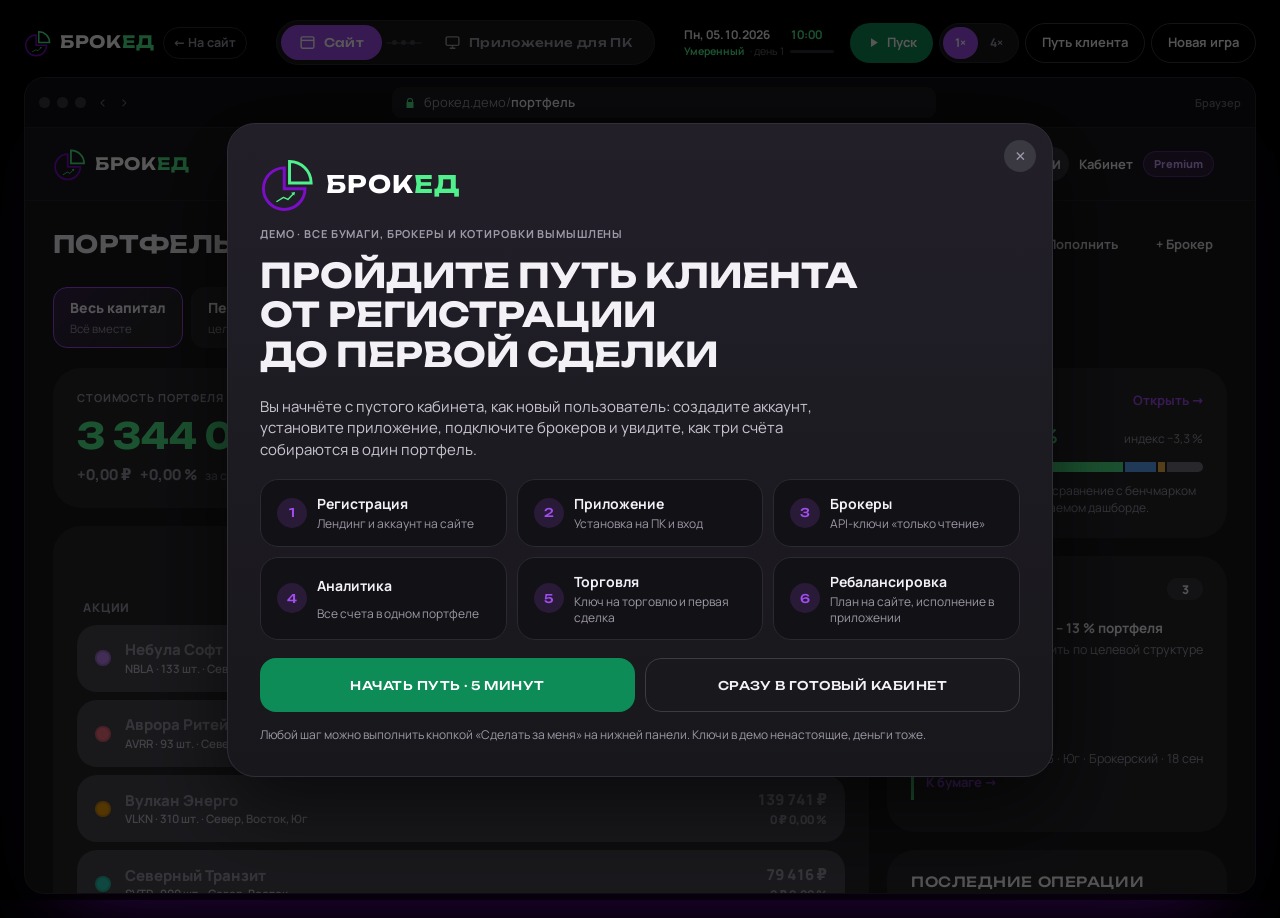
==== commit 946f889d: "Демо: БРОКЕД капсом, без «2», ссылка на сайт в шапке, полоска дня не наезжает на «Пуск» Шапка демо н" ====
--- a/demo/index.html
+++ b/demo/index.html
@@ -3,8 +3,8 @@
 <head>
 <meta charset="utf-8">
 <meta name="viewport" content="width=device-width,initial-scale=1,viewport-fit=cover">
-<title>БрокЕд Демо 2: путь клиента</title>
-<meta name="description" content="Интерактивная демонстрация БрокЕд: путь клиента от регистрации до первой сделки, сайт с аналитикой портфеля и приложение для ПК для торговли у нескольких брокеров. Все данные вымышлены.">
+<title>БРОКЕД · Демо</title>
+<meta name="description" content="Интерактивная демонстрация БРОКЕД: путь клиента от регистрации до первой сделки, сайт с аналитикой портфеля и приложение для ПК для торговли у нескольких брокеров. Все данные вымышлены.">
 <link rel="stylesheet" href="fonts.css">
 <link rel="stylesheet" href="app.css">
 <link rel="stylesheet" href="journey.css">
--- a/demo/journey.css
+++ b/demo/journey.css
@@ -1,4 +1,4 @@
-/* БрокЕд демо 2 — путь клиента: лендинг, регистрация, пустой кабинет, установка, нижняя панель шагов */
+/* БРОКЕД демо 2 — путь клиента: лендинг, регистрация, пустой кабинет, установка, нижняя панель шагов */
 
 /* ---------- каркас ---------- */
 @media (min-width: 981px) { :root { --frame-h: max(480px, calc(100vh - var(--bar-h, 64px) - 16px - var(--guide-h, 0px))); } }
@@ -168,3 +168,21 @@
 @media (max-width: 720px) { html.guided .demo-bar { position: static; } }
 /* при прокрутке к шагу пути карточка встаёт под липкую шапку сайта, а не под неё */
 @media (min-width: 981px) { .site-view section, .site-view .card, .site-view [id] { scroll-margin-top: 96px; } }
+/* на узких экранах уведомления фиксированы к экрану: поднимаем их над нижней панелью пути */
+@media (max-width: 980px) { html.guided .toasts { bottom: calc(var(--guide-h, 0px) + 12px); } }
+/* шапка демо: логотип и «На сайт» ведут на лендинг, полоска дня – фиксированной ширины и не наезжает на «Пуск» */
+.db-home { display: flex; align-items: center; gap: 8px; color: inherit; text-decoration: none; }
+.db-site { font-size: 12.5px; font-weight: 700; color: var(--muted); text-decoration: none; padding: 6px 10px; border-radius: 99px; border: 1px solid #2D2B33; white-space: nowrap; }
+.db-site:hover { color: var(--text); border-color: var(--violet); }
+.db-clock { margin-right: 6px; }
+.db-clock small .db-day { display: block; width: 44px; height: 3px; border-radius: 2px; background: #2E2C35; overflow: hidden; flex: none; }
+.db-clock small .db-day i { display: block; height: 100%; max-width: none; background: var(--violet); }
+@media (max-width: 640px) { .db-demo { display: none; } }
+/* на ноутбуке 1280 px шапка демо помещается в одну строку: плашка «данные вымышлены» есть на стартовом окне */
+@media (max-width: 1600px) and (min-width: 981px) { .db-demo { display: none; } .demo-bar { gap: 10px; } .db-ctl { gap: 6px; } }
+/* на телефоне таблица целевой структуры помещается в карточку: колонку отклонения прячем, степпер уже */
+@media (max-width: 640px) {
+  .tg-table th:nth-child(4), .tg-table td:nth-child(4) { display: none; }
+  .tg-table { width: 100%; }
+  .tg-table .stepper button { width: 30px; } .tg-table .stepper input { width: 40px; }
+}
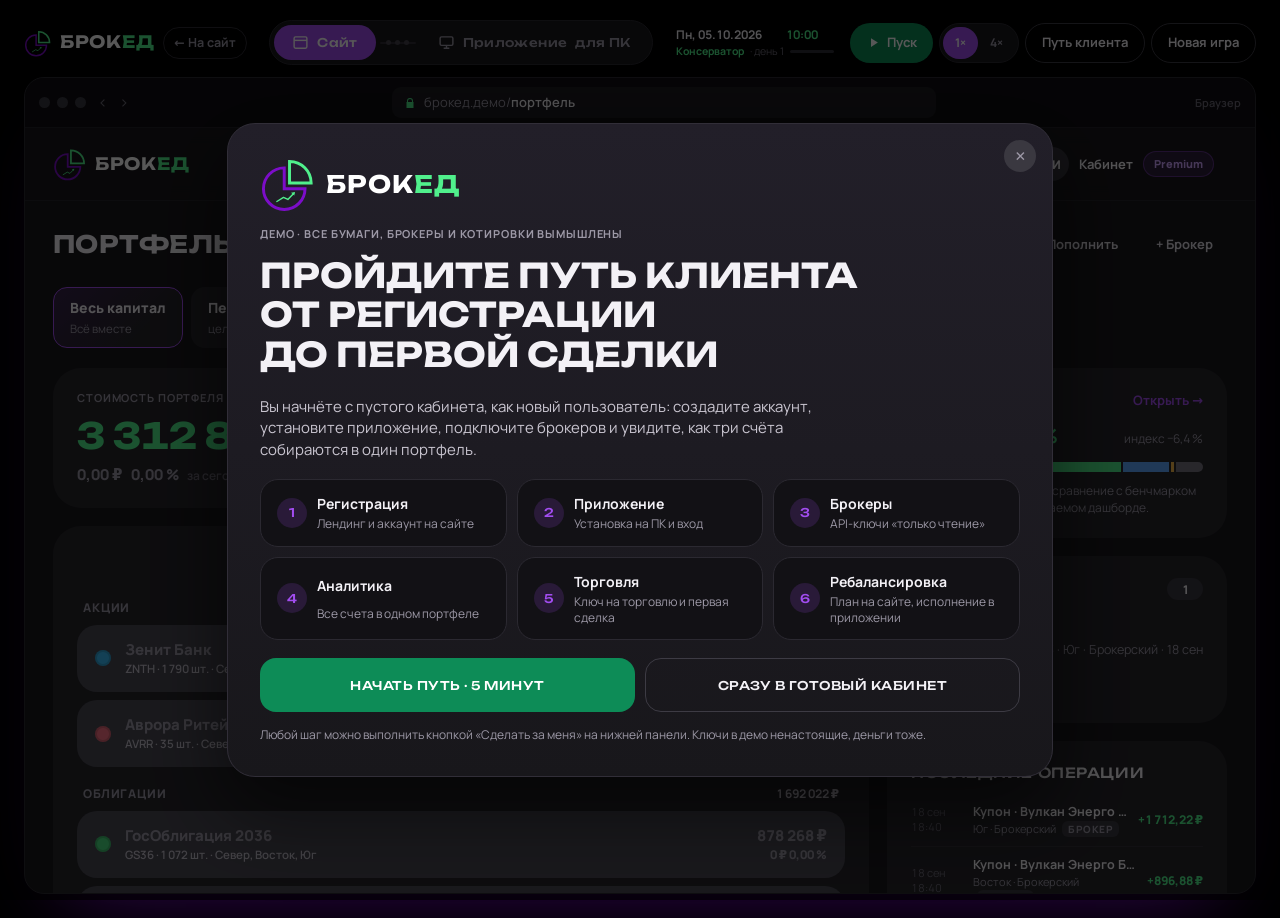
==== commit 5673af2b: "Демо на телефоне: окна и уведомления не вылезают за экран, компактная экскурсия, сброс кеша браузера" ====
--- a/demo/index.html
+++ b/demo/index.html
@@ -5,16 +5,16 @@
 <meta name="viewport" content="width=device-width,initial-scale=1,viewport-fit=cover">
 <title>БРОКЕД · Демо</title>
 <meta name="description" content="Интерактивная демонстрация БРОКЕД: путь клиента от регистрации до первой сделки, сайт с аналитикой портфеля и приложение для ПК для торговли у нескольких брокеров. Все данные вымышлены.">
-<link rel="stylesheet" href="fonts.css">
-<link rel="stylesheet" href="app.css">
-<link rel="stylesheet" href="journey.css">
+<link rel="stylesheet" href="fonts.css?v=20261116a">
+<link rel="stylesheet" href="app.css?v=20261116a">
+<link rel="stylesheet" href="journey.css?v=20261116a">
 </head>
 <body>
 <div id="app"></div>
-<script src="sim.js"></script>
-<script src="ui.js"></script>
-<script src="web.js"></script>
-<script src="desk.js"></script>
-<script src="main.js"></script>
+<script src="sim.js?v=20261116a"></script>
+<script src="ui.js?v=20261116a"></script>
+<script src="web.js?v=20261116a"></script>
+<script src="desk.js?v=20261116a"></script>
+<script src="main.js?v=20261116a"></script>
 </body>
 </html>
--- a/demo/journey.css
+++ b/demo/journey.css
@@ -186,3 +186,112 @@
   .tg-table { width: 100%; }
   .tg-table .stepper button { width: 30px; } .tg-table .stepper input { width: 40px; }
 }
+
+/* Отзыв в финале */
+.fb { align-items: stretch; box-sizing: border-box; width: 100%; min-width: 0; display: flex; flex-direction: column; gap: 10px; padding: 16px; border-radius: 18px; background: #121115; border: 1px solid #2B2931; text-align: left; }
+.fb-h { font-size: 14px; }
+.fb-stars { display: flex; gap: 4px; }
+.fb-stars button { font-size: 28px; line-height: 1; color: #3A3840; background: none; border: 0; padding: 2px; cursor: pointer; transition: color .15s, transform .15s; }
+.fb-stars button:hover { transform: scale(1.12); } .fb-stars button.on { color: #FFC24B; }
+.fb textarea, .fb input { width: 100%; box-sizing: border-box; background: #1B1A1F; border: 1px solid #3A3840; border-radius: 12px; color: var(--text); font: inherit; font-size: 13.5px; padding: 10px 12px; resize: vertical; }
+.fb textarea:focus, .fb input:focus { outline: none; border-color: var(--violet); }
+.fb-row { display: flex; gap: 8px; } .fb-row input { flex: 1; min-width: 0; } .fb-row .btn-g { flex: none; }
+.fb-note { font-size: 12px; color: var(--muted); min-height: 0; } .fb-note:empty { display: none; } .fb-note.warn { color: #FF9C6B; }
+.fb.done { align-items: center; border-color: rgba(80, 240, 140, .35); background: var(--green-soft); }
+@media (max-width: 520px) { .fb-row { flex-direction: column; align-items: stretch; } .fb-row > * { width: 100%; } }
+
+/* ===== Телефон: компактная панель, нижняя навигация приложения, плотнее карточки ===== */
+.db-btn.ghost svg, .site-nav .nv-ic { display: none; }
+@media (max-width: 640px) {
+  .demo-bar { gap: 8px 8px; padding-block: 8px; }
+  .db-brand { display: contents; }
+  .db-home { order: 1; display: flex; align-items: center; gap: 6px; margin-right: auto; }
+  .db-home svg { width: 24px; height: 24px; }
+  .db-demo { display: none; }
+  .db-ctl { order: 2; margin-left: 0; gap: 6px; flex-wrap: nowrap; }
+  .db-clock { padding-right: 0; } .db-clock b { display: none; }
+  .db-btn { height: 34px; padding: 0 10px; }
+  #db-play span, .db-btn.ghost span { display: none; }
+  .db-btn.ghost svg { display: block; } .db-btn.ghost { width: 34px; padding: 0; justify-content: center; }
+  .db-speed { display: none; }
+  .db-switch { order: 3; flex: 1 1 200px; min-width: 0; width: auto; padding: 3px; }
+  .db-switch > button { flex: 1; justify-content: center; padding: 8px 10px; gap: 6px; }
+  .db-switch > button svg { width: 15px; height: 15px; }
+  .db-long, .sync-link { display: none; }
+  .db-site { order: 4; display: inline-flex; align-items: center; height: 38px; padding: 0 12px; border-radius: 99px; border: 1px solid #2D2B33; font-size: 12px; font-weight: 700; white-space: nowrap; }
+
+  /* приложение: разделы внизу экрана, как в мобильных приложениях */
+  .aw-side { position: fixed; top: auto; align-self: auto; left: 0; right: 0; bottom: var(--guide-h, 0px); z-index: 45; width: auto; flex-direction: row; justify-content: space-around; gap: 0;
+    padding: 6px 4px calc(6px + env(safe-area-inset-bottom, 0px)); background: rgba(22, 21, 26, .96); backdrop-filter: blur(10px); border-top: 1px solid #2D2B33; border-radius: 0; min-height: 0; }
+  .aw-side button { width: auto; height: auto; flex: 1; min-width: 0; display: flex; flex-direction: column; align-items: center; gap: 3px; padding: 6px 2px; border-radius: 12px; }
+  .aw-side button.on { background: transparent; color: var(--green); }
+  .aw-side button.on::before { display: none; }
+  .aw-side .tip { display: block; position: static; transform: none; opacity: 1; background: none; border: 0; box-shadow: none; border-radius: 0; padding: 0; font-size: 10px; font-weight: 600; color: inherit; max-width: 100%; overflow: hidden; text-overflow: ellipsis; }
+  .aw-side svg { width: 20px; height: 20px; }
+  .aw-side em { top: 0; right: calc(50% - 22px); }
+  .site-nav { position: fixed; left: 0; right: 0; bottom: var(--guide-h, 0px); z-index: 45; width: auto; margin: 0; order: 0; display: flex; flex-wrap: nowrap; overflow: visible; justify-content: space-around; gap: 0;
+    padding: 6px 4px calc(6px + env(safe-area-inset-bottom, 0px)); background: rgba(22, 21, 26, .96); backdrop-filter: blur(10px); border-top: 1px solid #2D2B33; }
+  .site-nav button { flex: 1; min-width: 0; display: flex; flex-direction: column; align-items: center; gap: 3px; padding: 6px 2px; border-radius: 12px; font-family: var(--f-body); font-size: 10px; font-weight: 600; text-transform: none; letter-spacing: 0; color: var(--muted); position: relative; }
+  .site-nav button.on { background: transparent; color: var(--green); } .site-nav button:hover { background: transparent; }
+  .site-nav .nv-ic { display: block; width: 20px; height: 20px; }
+  .site-nav .nav-badge { position: absolute; top: 0; right: calc(50% - 22px); }
+  #web-frame[hidden] .site-nav, .site.onb-full .site-nav { display: none; }
+  body, html.guided body { padding-bottom: calc(72px + var(--guide-h, 0px)); }
+  .site-head { padding: 10px 12px; flex-wrap: nowrap; }
+  body.mode-desk, html.guided body.mode-desk { padding-bottom: calc(72px + var(--guide-h, 0px)); }
+
+  /* плотнее */
+  .site-view { padding: 12px 10px 24px; }
+  .card { padding: 14px 12px; border-radius: 18px; }
+  .st-grid { grid-template-columns: 1fr 1fr; gap: 10px 12px; }
+  .st b { font-size: 15px; }
+  .tg-table td, .tg-table th { padding: 7px 4px; }
+  .tg-table td:first-child { white-space: nowrap; }
+  .seg { flex-wrap: wrap; }
+}
+.aw-side .tip .ts { display: none; }
+@media (max-width: 640px) { .aw-side .tip .tl { display: none; } .aw-side .tip .ts { display: inline; } }
+@media (max-width: 640px) {
+  .page-head h1 { font-size: 20px; }
+  .st-value { font-size: 24px; }
+  .btn-g { min-height: 40px; padding: 0 16px; }
+  .pcard { padding: 10px 12px; gap: 10px; border-radius: 16px; margin-bottom: 6px; }
+  .pcard .pval { flex: none; }
+  .card .card { padding: 12px 10px; }
+  .card-head { flex-wrap: wrap; gap: 8px; }
+  .card-head .seg { flex-wrap: nowrap; overflow-x: auto; max-width: 100%; scrollbar-width: none; }
+  .card-head .seg button { white-space: nowrap; flex: none; }
+  .seg { flex-wrap: nowrap; overflow-x: auto; scrollbar-width: none; } .seg button { white-space: nowrap; flex: none; }
+}
+@media (max-width: 640px) {
+  .site-head { backdrop-filter: none; -webkit-backdrop-filter: none; background: #19181C; }
+  .w-title h1, .reb-head h2 { font-size: 20px; }
+}
+@media (max-width: 980px) {
+  .pane:has(> table.dt) { overflow-x: auto; }
+  .appwin, .browser { overflow-x: clip; }
+}
+@media (max-width: 640px) {
+  .site-nav, .aw-side { background: #16151A; backdrop-filter: none; }
+  .toasts, html.guided .toasts { bottom: calc(var(--guide-h, 0px) + 70px); right: 10px; left: 10px; width: auto; }
+  .toast { font-size: 12.5px; padding: 8px 12px; }
+}
+/* телефон: компактная панель экскурсии */
+@media (max-width: 640px) {
+  .guide { padding: 8px 12px calc(8px + env(safe-area-inset-bottom, 0px)); gap: 4px; }
+  .guide .g-ch { display: none; }
+  .g-n { font-size: 10.5px; }
+  .g-body h3 { font-size: 14px; white-space: normal; }
+  .g-body p { font-size: 12.5px; line-height: 1.35; }
+  .g-act { gap: 8px; flex-wrap: nowrap; } .g-act .btn-g { flex: 1; min-height: 38px; padding: 0 10px; font-size: 11px; }
+}
+@media (max-width: 640px) {
+  .modal, .toast, .toasts { box-sizing: border-box; }
+  .modal-wrap { padding: 10px; }
+  .modal, .desk-modal .modal { padding: 18px 16px; gap: 12px; }
+  .intro-wrap .modal { padding: 20px 16px; }
+  .toasts .toast:nth-last-child(n+3) { display: none; }
+}
+@media (max-width: 640px) {
+  input, select, textarea { box-sizing: border-box; max-width: 100%; }
+}
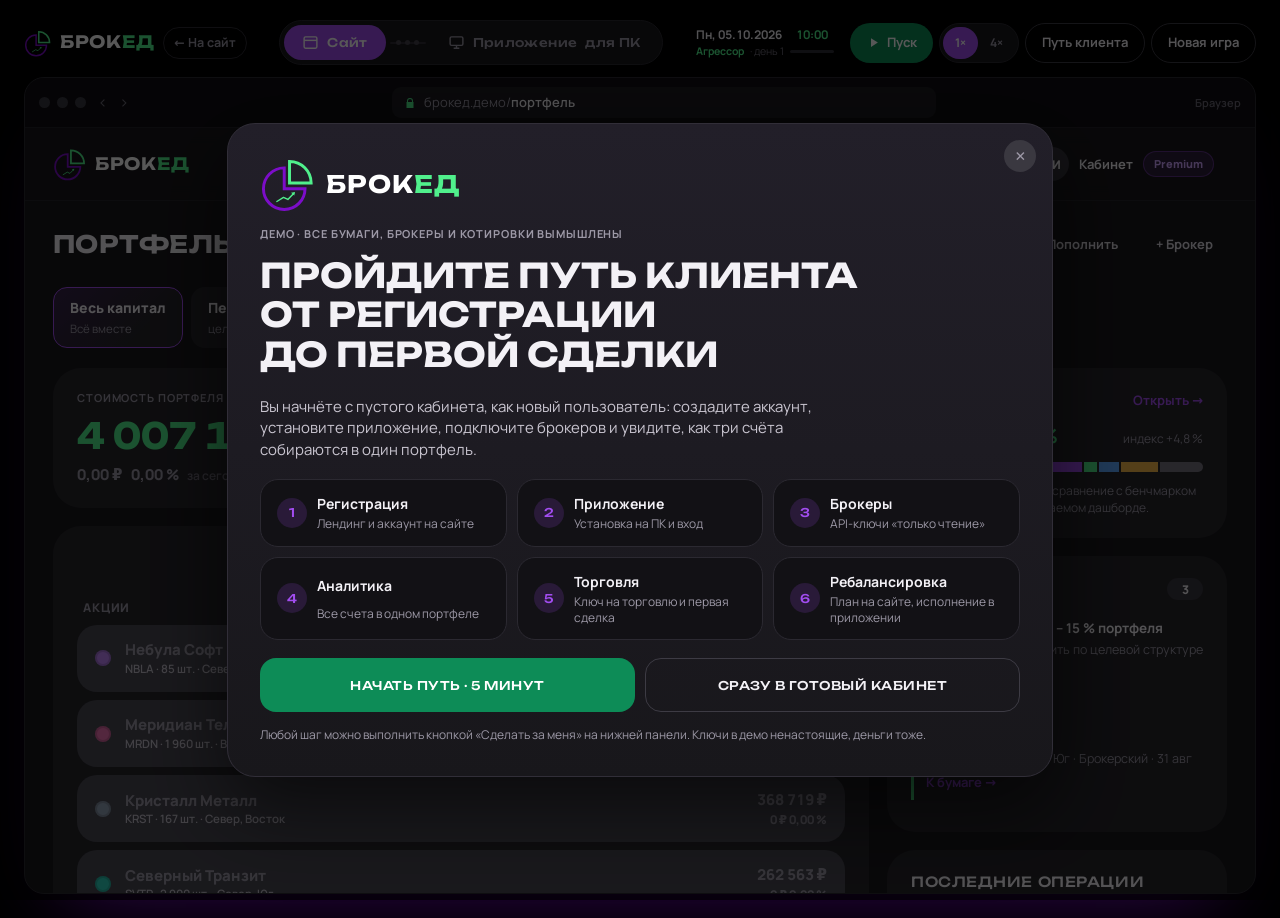
==== commit a049153a: "Демо на телефоне: подсветка не наезжает на соседние кнопки, план ребалансировки помещается, уведомле" ====
--- a/demo/index.html
+++ b/demo/index.html
@@ -5,16 +5,16 @@
 <meta name="viewport" content="width=device-width,initial-scale=1,viewport-fit=cover">
 <title>БРОКЕД · Демо</title>
 <meta name="description" content="Интерактивная демонстрация БРОКЕД: путь клиента от регистрации до первой сделки, сайт с аналитикой портфеля и приложение для ПК для торговли у нескольких брокеров. Все данные вымышлены.">
-<link rel="stylesheet" href="fonts.css?v=20261116a">
-<link rel="stylesheet" href="app.css?v=20261116a">
-<link rel="stylesheet" href="journey.css?v=20261116a">
+<link rel="stylesheet" href="fonts.css?v=20261116b">
+<link rel="stylesheet" href="app.css?v=20261116b">
+<link rel="stylesheet" href="journey.css?v=20261116b">
 </head>
 <body>
 <div id="app"></div>
-<script src="sim.js?v=20261116a"></script>
-<script src="ui.js?v=20261116a"></script>
-<script src="web.js?v=20261116a"></script>
-<script src="desk.js?v=20261116a"></script>
-<script src="main.js?v=20261116a"></script>
+<script src="sim.js?v=20261116b"></script>
+<script src="ui.js?v=20261116b"></script>
+<script src="web.js?v=20261116b"></script>
+<script src="desk.js?v=20261116b"></script>
+<script src="main.js?v=20261116b"></script>
 </body>
 </html>
--- a/demo/journey.css
+++ b/demo/journey.css
@@ -295,3 +295,18 @@
 @media (max-width: 640px) {
   input, select, textarea { box-sizing: border-box; max-width: 100%; }
 }
+/* телефон: план ребалансировки помещается без прокрутки, рамки аккуратнее */
+@media (max-width: 640px) {
+  .pane:has(> table.plan-dt) { overflow-x: visible; }
+  .plan-dt { table-layout: auto; }
+  .plan-dt th:nth-child(4), .plan-dt td:nth-child(4), .plan-dt th:nth-child(6), .plan-dt td:nth-child(6) { display: none; }
+  .plan-dt th, .plan-dt td { padding: 7px 5px; white-space: normal; }
+  .plan-dt th:first-child, .plan-dt td:first-child { padding-left: 10px; width: 22px; }
+  .plan-dt td:nth-child(3) { word-break: break-word; } .plan-dt td:nth-child(3) small { display: block; }
+  .plan-dt .ost { white-space: nowrap; }
+  #g-ring { animation-name: gring-s; }
+  .toasts, html.guided .toasts { top: calc(var(--bar-h, 100px) + 6px); bottom: auto; }
+  .toasts .toast:nth-last-child(n+2) { display: none; }
+  .toast { padding: 7px 11px; font-size: 12px; box-shadow: 0 8px 20px rgba(0, 0, 0, .55); }
+}
+@keyframes gring-s { 0% { box-shadow: 0 0 0 0 rgba(80, 240, 140, .5); } 70% { box-shadow: 0 0 0 5px rgba(80, 240, 140, 0); } 100% { box-shadow: 0 0 0 0 rgba(80, 240, 140, 0); } }
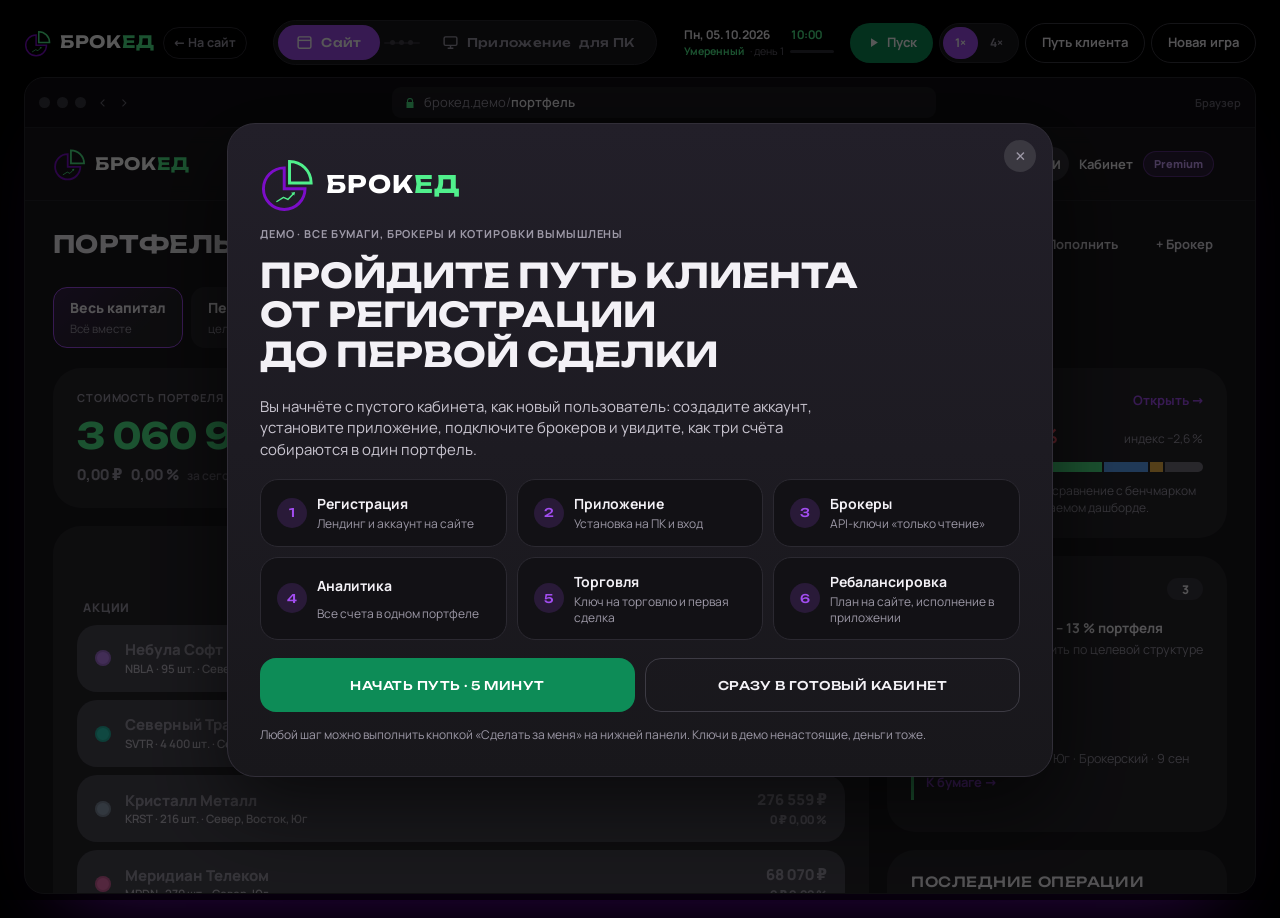
==== commit 9690ad3a: "Демо на телефоне: скруглённые углы окон, уведомления полосой над нижней панелью, подсветка не заходи" ====
--- a/demo/index.html
+++ b/demo/index.html
@@ -5,16 +5,16 @@
 <meta name="viewport" content="width=device-width,initial-scale=1,viewport-fit=cover">
 <title>БРОКЕД · Демо</title>
 <meta name="description" content="Интерактивная демонстрация БРОКЕД: путь клиента от регистрации до первой сделки, сайт с аналитикой портфеля и приложение для ПК для торговли у нескольких брокеров. Все данные вымышлены.">
-<link rel="stylesheet" href="fonts.css?v=20261116b">
-<link rel="stylesheet" href="app.css?v=20261116b">
-<link rel="stylesheet" href="journey.css?v=20261116b">
+<link rel="stylesheet" href="fonts.css?v=20261116e">
+<link rel="stylesheet" href="app.css?v=20261116e">
+<link rel="stylesheet" href="journey.css?v=20261116e">
 </head>
 <body>
 <div id="app"></div>
-<script src="sim.js?v=20261116b"></script>
-<script src="ui.js?v=20261116b"></script>
-<script src="web.js?v=20261116b"></script>
-<script src="desk.js?v=20261116b"></script>
-<script src="main.js?v=20261116b"></script>
+<script src="sim.js?v=20261116e"></script>
+<script src="ui.js?v=20261116e"></script>
+<script src="web.js?v=20261116e"></script>
+<script src="desk.js?v=20261116e"></script>
+<script src="main.js?v=20261116e"></script>
 </body>
 </html>
--- a/demo/journey.css
+++ b/demo/journey.css
@@ -305,8 +305,25 @@
   .plan-dt td:nth-child(3) { word-break: break-word; } .plan-dt td:nth-child(3) small { display: block; }
   .plan-dt .ost { white-space: nowrap; }
   #g-ring { animation-name: gring-s; }
-  .toasts, html.guided .toasts { top: calc(var(--bar-h, 100px) + 6px); bottom: auto; }
   .toasts .toast:nth-last-child(n+2) { display: none; }
   .toast { padding: 7px 11px; font-size: 12px; box-shadow: 0 8px 20px rgba(0, 0, 0, .55); }
 }
 @keyframes gring-s { 0% { box-shadow: 0 0 0 0 rgba(80, 240, 140, .5); } 70% { box-shadow: 0 0 0 5px rgba(80, 240, 140, 0); } 100% { box-shadow: 0 0 0 0 rgba(80, 240, 140, 0); } }
+/* углы окон: шапка и нижняя строка повторяют скругление рамки */
+.br-bar, .aw-title { border-top-left-radius: 15px; border-top-right-radius: 15px; }
+.appwin .aw-status { border-bottom-left-radius: 11px; border-bottom-right-radius: 11px; }
+@media (max-width: 980px) {
+  .browser, .appwin { overflow: clip; }
+  .br-bar, .aw-title { border-top-left-radius: 19px; border-top-right-radius: 19px; }
+  .appwin .aw-status { border-bottom-left-radius: 19px; border-bottom-right-radius: 19px; }
+}
+@media (max-width: 640px) { .aw-sync { font-size: 11px; white-space: nowrap; } }
+
+/* телефон: уведомление — узкая полоса над нижней панелью */
+@media (max-width: 640px) {
+  .toasts, html.guided .toasts { position: fixed; top: auto; left: 0; right: 0; width: auto; gap: 0; z-index: 46; }
+  .toasts .toast, .toasts.desk .toast { border-radius: 0; border: 0; border-top: 2px solid var(--blue); box-shadow: none; background: #232129; padding: 7px 14px; font-size: 12px; line-height: 1.3; animation: tin-s .2s ease-out; }
+  .toasts .toast.good, .toasts.desk .toast.good { border-top-color: var(--green); } .toasts .toast.warn, .toasts.desk .toast.warn { border-top-color: var(--amber); } .toasts .toast.bad, .toasts.desk .toast.bad { border-top-color: var(--red, #FF5C6C); } .toasts .toast.sync, .toasts.desk .toast.sync { border-top-color: var(--violet); }
+  .toasts .toast br { display: none; } .toasts .toast b { margin-right: 6px; }
+}
+@keyframes tin-s { from { opacity: 0; transform: translateY(6px); } to { opacity: 1; transform: none; } }
